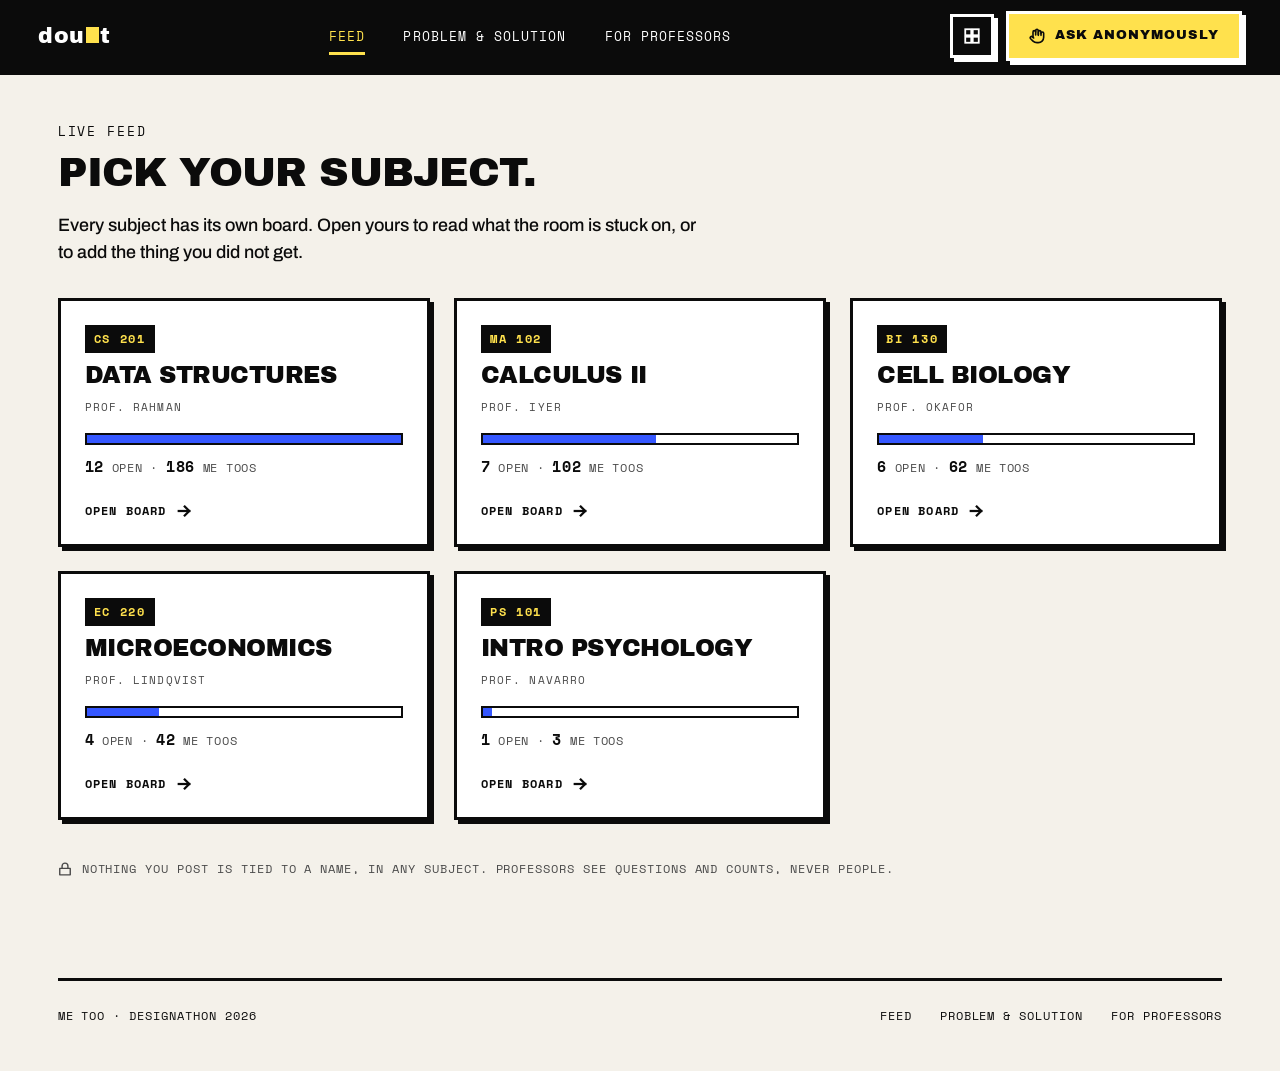
==== feed.html @ f815e0e5 "first commit" ====
<!doctype html>
<html lang="en" data-palette="blue" data-theme="light">
<head>
  <meta charset="utf-8">
  <meta name="viewport" content="width=device-width, initial-scale=1">
  <title>Me Too — Live feed</title>
  <meta name="description" content="Pick your subject and ask your professor anonymously. Tap Me too on the doubts you share. The grid shows where the subject lost people.">
  <link rel="icon" href="data:image/svg+xml,%3Csvg xmlns='http://www.w3.org/2000/svg' viewBox='0 0 32 32'%3E%3Crect width='32' height='32' fill='%230b0b0b'/%3E%3Crect x='6' y='6' width='20' height='20' fill='%23ffe14d'/%3E%3C/svg%3E">
  <link rel="preconnect" href="https://fonts.googleapis.com">
  <link rel="preconnect" href="https://fonts.gstatic.com" crossorigin>
  <link rel="stylesheet" href="https://fonts.googleapis.com/css2?family=Archivo+Black&family=Archivo:wght@400;500;600;700&family=Space+Mono:wght@400;700&display=swap">
  <link rel="stylesheet" href="css/styles.css">
  <script src="js/theme.js"></script>
</head>
<body data-page="feed">
  <header class="nav"></header>

  <main id="main" class="container" tabindex="-1">

    <!-- Subject picker: the first thing Feed shows. One card per subject, each carrying its
         own live reading, so choosing a board is also a glance at where the week is stuck. -->
    <section id="picker" hidden aria-labelledby="picker-title">
      <div class="page-head">
        <div>
          <span class="kicker">Live feed</span>
          <h1 id="picker-title" tabindex="-1">Pick your subject.</h1>
        </div>
      </div>
      <p class="picker__lede">Every subject has its own board. Open yours to read what the room is stuck on, or to add the thing you did not get.</p>
      <p class="picker__cue" id="picker-cue" hidden></p>
      <div class="subjects" id="subjects"></div>
      <p class="note-line" id="picker-note"></p>
    </section>

    <!-- One subject's board. Everything below is scoped to the subject in the URL. -->
    <section id="board" hidden>
      <div class="page-head">
        <div>
          <a class="backlink" href="feed.html"><span aria-hidden="true">←</span> All subjects</a>
          <span class="kicker" id="course"></span>
          <h1 id="subject-title" tabindex="-1"></h1>
        </div>
        <div class="filters" role="radiogroup" aria-label="Sort and filter doubts">
          <button type="button" class="filters__btn" role="radio" data-filter="top" aria-checked="true">Most me too</button>
          <button type="button" class="filters__btn" role="radio" data-filter="new" aria-checked="false" tabindex="-1">Newest</button>
          <button type="button" class="filters__btn" role="radio" data-filter="answered" aria-checked="false" tabindex="-1">Answered</button>
        </div>
      </div>

      <aside class="hint" id="hint" hidden></aside>

      <form class="composer" id="ask" autocomplete="off">
        <div class="composer__field">
          <label class="sr-only" for="doubt">Your doubt</label>
          <textarea class="composer__input" id="doubt" name="doubt" rows="2" maxlength="240" dir="auto" placeholder="Type the thing you did not get_" required aria-describedby="lock-note"></textarea>
          <div class="composer__meta">
            <span id="lock-note"></span>
            <span><span id="counter">0</span>/240</span>
          </div>
        </div>
        <button type="submit" class="btn btn--primary btn--lg" id="ask-btn">Ask</button>
      </form>

      <div class="legend" id="legend">
        <p class="legend__key">
          <span class="legend__ramp" aria-hidden="true">
            <span class="legend__step legend__step--1"></span><span class="legend__step legend__step--2"></span><span class="legend__step legend__step--3"></span><span class="legend__step legend__step--4"></span><span class="legend__step legend__step--5"></span>
          </span>
          <span>Stronger colour means more of the room is stuck on it.</span>
        </p>
        <span class="legend__count" id="legend-count" role="status"></span>
      </div>

      <section class="grid" id="grid" aria-label="Doubts in this subject"></section>

      <p class="note-line" id="note-line"></p>
      <p class="note-line note-line--warn" id="storage-note" hidden></p>
    </section>
  </main>

  <footer class="container" data-footer></footer>

  <script src="js/store.js"></script>
  <script src="js/ui.js"></script>
  <script src="js/feed.js"></script>
</body>
</html>
---- css/styles.css ----
/* Me Too — Block design system
   Ground, ink, hard borders, hard shadows, zero radius.
   Palettes provide --hue / --hue-deep; heat steps are derived. */

:root {
  --ground: #f4f1ea;
  --tile: #ffffff;
  --ink: #0b0b0b;
  --ink-soft: #4a4a4a;
  --line: #0b0b0b;
  --yellow: #ffe14d;
  --on-yellow: #0b0b0b;
  --danger: #d11a34;
  --on-danger: #ffffff;

  --hue: #3557ff;
  --hue-deep: #1f35d6;

  --heat-1: color-mix(in oklch, var(--hue) 18%, var(--tile));
  --heat-2: color-mix(in oklch, var(--hue) 40%, var(--tile));
  --heat-3: color-mix(in oklch, var(--hue) 62%, var(--tile));
  --heat-4: var(--hue);
  --heat-5: var(--hue-deep);
  --heat-1-ink: var(--ink);
  --heat-2-ink: var(--ink);
  --heat-3-ink: var(--ink);
  --heat-4-ink: #ffffff;
  --heat-5-ink: #ffffff;

  --shadow: 6px 6px 0 var(--line);
  --shadow-sm: 4px 4px 0 var(--line);
  --shadow-lg: 10px 10px 0 var(--line);
  --border: 3px solid var(--line);

  /* Fallbacks measured in-browser against the loaded webfonts (canvas advance widths over five
     representative strings from this site). Impact used to sit first here and renders
     1.34-1.55x narrower than Archivo Black, so every display heading reflowed hard the moment
     the webfont landed. Arial Black is metrically identical to it (0.9998-1.0000) and ships on
     both Windows and macOS, so it goes first and the swap costs nothing. */
  --font-display: 'Archivo Black', 'Arial Black', Impact, sans-serif;
  --font-body: 'Archivo', 'Archivo fallback', 'Helvetica Neue', Arial, sans-serif;
  --font-mono: 'Space Mono', 'Space Mono fallback', 'Courier New', monospace;

  --gutter: clamp(20px, 4.5vw, 64px);
  --ease-pop: cubic-bezier(0.16, 1, 0.3, 1);
}

:root[data-palette="crimson"] { --hue: #d11a34; --hue-deep: #8f0d24; }
:root[data-palette="forest"]  { --hue: #197a42; --hue-deep: #0d4d2a; }
:root[data-palette="violet"]  { --hue: #7a3cff; --hue-deep: #4a1cc2; }
:root[data-palette="pink"]    { --hue: #cc1a73; --hue-deep: #8a104c; }

:root[data-theme="dark"] {
  --ground: #141414;
  --tile: #1e1e1e;
  --ink: #f4f1ea;
  --ink-soft: #b8b3a8;
  --line: #f4f1ea;

  /* #d11a34 clears 5.4:1 on the light gate box but only 3.1:1 on the dark one, and the gate
     error is 12px. Lift the red for dark surfaces; the ink that sits on it flips with it, so
     the reset button stays legible on the same token. */
  --danger: #ff5c70;
  --on-danger: #0b0b0b;

  /* The ramp has to climb in the same direction the board's own legend claims: 1 to 5 reads
     faint to vivid, so the hottest doubt is the strongest colour, exactly as in light mode.

     Steps 1-3 mix the hue into the dark tile; 4 is the hue itself; 5 lifts past it toward white.
     That last step is the point. Ending the ramp at the pure hue gave dark mode a shorter range
     than light mode, which gets an extra colour from --hue-deep, and the top two steps came out
     1.28 and 1.25 apart: too close to separate at a glance. Lifting step 5 opens those to 1.41
     and 1.49 while every step below keeps white ink above 5.3:1. Redistributing the mix
     percentages alone cannot do this; the range, not the spacing, was the constraint.

     Step 5 is light enough that it takes ink rather than white. */
  --heat-1: color-mix(in oklch, var(--hue) 26%, var(--tile));
  --heat-2: color-mix(in oklch, var(--hue) 48%, var(--tile));
  --heat-3: color-mix(in oklch, var(--hue) 72%, var(--tile));
  --heat-4: var(--hue);
  --heat-5: color-mix(in oklch, var(--hue) 80%, #ffffff);
  --heat-1-ink: #ffffff;
  --heat-2-ink: #ffffff;
  --heat-3-ink: #ffffff;
  --heat-4-ink: #ffffff;
  --heat-5-ink: #0b0b0b;
}

@font-face {
  font-family: 'Archivo fallback';
  src: local('Arial');
  font-weight: 400 600;
  size-adjust: 98.9%;
}
@font-face {
  font-family: 'Archivo fallback';
  src: local('Arial');
  font-weight: 700;
  size-adjust: 100.4%;
}
@font-face {
  font-family: 'Space Mono fallback';
  src: local('Courier New');
  size-adjust: 102%;
}

/* ---------- Base ---------- */

*, *::before, *::after { box-sizing: border-box; }

html { background: var(--ground); }

body {
  margin: 0;
  font-family: var(--font-body);
  font-size: 1rem;
  line-height: 1.5;
  color: var(--ink);
  background: var(--ground);
  -webkit-font-smoothing: antialiased;
  text-wrap: pretty;
}

h1, h2, h3, h4 { margin: 0; font-family: var(--font-display); font-weight: 400; text-transform: uppercase; line-height: 1; letter-spacing: -0.02em; overflow-wrap: break-word; }
h1, h2, h3 { text-wrap: balance; }
p { margin: 0; }
a { color: inherit; }
button { font: inherit; color: inherit; cursor: pointer; }
input, textarea { font: inherit; color: inherit; }
img, svg { display: block; }

/* The ring used to be yellow on the near-white ground: about 1.1:1, which is no ring at all.
   Ink clears 3:1 against every surface this app paints except the surfaces that are themselves
   ink or saturated hue, and those take yellow instead. Between them, every focusable element
   on the site has a visible indicator in both themes. */
:focus-visible { outline: 3px solid var(--ink); outline-offset: 3px; }
.nav :focus-visible,
.composer :focus-visible,
.box--ink :focus-visible,
.tile--h4 :focus-visible,
.tile--h5 :focus-visible,
.stat--hue :focus-visible,
.box--hue :focus-visible { outline-color: var(--yellow); }
/* Dark mode's hottest tile is a lifted, light hue, so yellow would vanish on it. It takes the
   same ink its own text does, which clears 5.4:1 there. */
:root[data-theme="dark"] .tile--h5 :focus-visible { outline-color: var(--heat-5-ink); }
/* The theme popover is inside .nav but is not part of the dark chrome: it paints --tile, so
   the yellow ring above landed at 1.30:1 in light mode and the five swatches and the dark
   switch had no visible focus at all. It takes the ordinary ink ring, like every other
   light surface on the site. */
.theme__panel :focus-visible { outline-color: var(--ink); }

.skip-link {
  position: absolute; left: 12px; top: -60px; z-index: 100;
  padding: 10px 14px; background: var(--yellow); color: var(--on-yellow);
  border: var(--border); font-family: var(--font-display); text-transform: uppercase; font-size: 0.8125rem;
}
.skip-link:focus { top: 12px; }
#main:focus { outline: none; }

.sr-only { position: absolute; width: 1px; height: 1px; padding: 0; margin: -1px; overflow: hidden; clip: rect(0, 0, 0, 0); white-space: nowrap; border: 0; }

.mono { font-family: var(--font-mono); }
.kicker { font-family: var(--font-mono); font-size: 0.8125rem; letter-spacing: 0.15em; text-transform: uppercase; }
.kicker--boxed { display: inline-block; padding: 6px 10px; border: 2px solid var(--line); }
.muted { color: var(--ink-soft); }

.container { width: min(1440px, 100%); margin: 0 auto; padding-left: var(--gutter); padding-right: var(--gutter); }

/* ---------- Nav ---------- */

.nav {
  position: sticky; top: 0; z-index: 50;
  background: #0b0b0b; color: #ffffff;
  border-bottom: 3px solid var(--line);
}
.nav__inner {
  display: flex; align-items: center; justify-content: space-between; gap: 16px;
  min-height: 72px; padding: 0 clamp(16px, 3vw, 40px);
}
/* The wordmark must never wrap or be squeezed; giving the label back to the Ask button
   narrowed the row enough that flex started shrinking the brand instead. */
.nav__brand { display: flex; align-items: center; flex-shrink: 0; text-decoration: none; color: #ffffff; }
/* The mark occupies the b's slot in d-o-u-b-t: it sits on the baseline and rises to the
   ascender, the height a lowercase b would reach, so it reads as the missing letter rather
   than as a logo parked next to the name. Sized in em so it tracks the wordmark through both
   nav breakpoints instead of needing its own set of numbers at each one. */
.nav__mark { display: inline-block; width: 0.6em; height: 0.72em; margin: 0 0.04em; background: var(--yellow); vertical-align: baseline; }
.nav__word { font-family: var(--font-display); font-size: 1.375rem; letter-spacing: 0.02em; white-space: nowrap; }
.nav__nav { display: contents; }
.nav__links { display: flex; align-items: center; gap: clamp(20px, 3vw, 40px); list-style: none; margin: 0; padding: 0; }
.nav__link {
  font-family: var(--font-mono); font-size: 0.8125rem; letter-spacing: 0.08em; text-transform: uppercase;
  color: #ffffff; text-decoration: none; padding: 6px 0; border-bottom: 3px solid transparent;
}
.nav__link:hover { color: var(--yellow); }
.nav__link[aria-current="page"] { color: var(--yellow); border-bottom-color: var(--yellow); }
.nav__actions { display: flex; align-items: center; gap: 12px; }
.nav__cta-short { display: none; }
.nav .nav__menu-btn { display: none; }

.btn {
  display: inline-flex; align-items: center; justify-content: center; gap: 10px;
  min-height: 44px; padding: 12px 20px;
  background: var(--tile); color: var(--ink);
  border: var(--border); box-shadow: var(--shadow-sm);
  font-family: var(--font-display); font-size: 0.8125rem; letter-spacing: 0.08em; text-transform: uppercase;
  text-decoration: none; transition: transform 120ms ease, box-shadow 120ms ease;
}
.btn:hover { transform: translate(-2px, -2px); box-shadow: 6px 6px 0 var(--line); }
.btn:active { transform: translate(3px, 3px); box-shadow: 1px 1px 0 var(--line); }
.btn--primary { background: var(--yellow); color: var(--on-yellow); }
.btn--ink { background: #0b0b0b; color: #ffffff; border-color: #0b0b0b; }
:root[data-theme="dark"] .btn--ink { background: #f4f1ea; color: #0b0b0b; border-color: #f4f1ea; }
.btn--lg { min-height: 56px; padding: 16px 28px; font-size: 1rem; box-shadow: var(--shadow); }
.btn--lg:hover { box-shadow: 8px 8px 0 var(--line); }
.btn--sm { min-height: 44px; padding: 8px 14px; font-size: 0.75rem; }
/* The only destructive control in the product. White on this red measures 5.37:1 in both
   themes, so it can carry a label rather than relying on colour alone to read as dangerous. */
.btn--danger { background: var(--danger); color: var(--on-danger); border-color: var(--danger); }
.btn--icon { padding: 0; width: 44px; }
.btn[disabled] { opacity: 0.55; cursor: not-allowed; transform: none; box-shadow: var(--shadow-sm); }
.nav .btn { border-color: #ffffff; box-shadow: 4px 4px 0 #ffffff; }
.nav .btn:hover { box-shadow: 6px 6px 0 #ffffff; }
.nav .btn:active { box-shadow: 1px 1px 0 #ffffff; }
.nav .btn--ghost { background: #0b0b0b; color: #ffffff; }

/* Theme popover */
.theme { position: relative; }
.theme__panel {
  position: absolute; right: 0; top: calc(100% + 14px); z-index: 60;
  width: 300px; padding: 20px; background: var(--tile); color: var(--ink);
  border: var(--border); box-shadow: var(--shadow);
}
.theme__panel[hidden] { display: none; }
.theme__title { font-family: var(--font-mono); font-size: 0.75rem; letter-spacing: 0.15em; text-transform: uppercase; color: var(--ink-soft); margin-bottom: 12px; }
.swatches { display: grid; grid-template-columns: repeat(5, minmax(0, 1fr)); gap: 10px; margin: 0; padding: 0; list-style: none; }
.swatch {
  position: relative; width: 100%; aspect-ratio: 1; padding: 0;
  border: var(--border); background: linear-gradient(135deg, var(--sw-deep) 0 50%, var(--sw-mid) 50% 100%);
  box-shadow: 3px 3px 0 var(--line); transition: transform 120ms ease;
}
.swatch:hover { transform: translate(-1px, -1px); }
.swatch[aria-pressed="true"] { box-shadow: 3px 3px 0 var(--line), inset 0 0 0 3px var(--tile); }
.swatch[aria-pressed="true"]::after {
  content: ""; position: absolute; inset: 0; margin: auto; width: 12px; height: 12px; background: var(--yellow); border: 2px solid #0b0b0b;
}
.swatch-name { display: block; margin-top: 6px; font-family: var(--font-mono); font-size: 0.625rem; letter-spacing: 0.06em; text-transform: uppercase; text-align: center; color: var(--ink-soft); }
.theme__row { display: flex; align-items: center; justify-content: space-between; gap: 12px; margin-top: 18px; padding-top: 16px; border-top: 2px solid var(--line); }
.switch {
  position: relative; width: 56px; height: 30px; padding: 0; border: var(--border); background: var(--tile); flex-shrink: 0;
}
.switch::after { content: ""; position: absolute; top: 3px; left: 3px; width: 18px; height: 18px; background: var(--line); transition: transform 160ms var(--ease-pop); }
.switch[aria-checked="true"] { background: var(--yellow); }
.switch[aria-checked="true"]::after { transform: translateX(26px); background: #0b0b0b; }

/* ---------- Layout blocks ---------- */

.section { padding-top: clamp(56px, 8vw, 110px); }
.section-title { display: flex; align-items: center; gap: 20px; margin-bottom: 32px; }
.section-title h2 { font-size: clamp(1.625rem, 3vw, 2.25rem); }
.section-title::after { content: ""; flex-grow: 1; height: 3px; background: var(--line); }

.box { background: var(--tile); border: var(--border); box-shadow: var(--shadow); padding: clamp(20px, 3vw, 32px); }
.box--hue { background: var(--hue); color: #ffffff; }
.box--yellow { background: var(--yellow); color: var(--on-yellow); }
.box--ink { background: #0b0b0b; color: #ffffff; border-color: #0b0b0b; box-shadow: none; }
:root[data-theme="dark"] .box--ink { background: #1e1e1e; border-color: #f4f1ea; }

.num-badge {
  width: 48px; height: 48px; display: flex; align-items: center; justify-content: center;
  background: var(--yellow); color: var(--on-yellow); border: 3px solid #0b0b0b;
  font-family: var(--font-mono); font-size: 1.25rem; font-weight: 700;
}

.footer {
  display: flex; align-items: center; justify-content: space-between; gap: 16px; flex-wrap: wrap;
  margin-top: clamp(64px, 8vw, 100px); padding: 20px 0 40px; border-top: 3px solid var(--line);
  font-family: var(--font-mono); font-size: 0.75rem; letter-spacing: 0.08em; text-transform: uppercase;
}
.footer nav { display: contents; }
.footer ul { display: flex; gap: 28px; list-style: none; margin: 0; padding: 0; }
.footer a { display: inline-block; padding: 6px 0; text-decoration: none; }
/* --hue on the ground measures 3.42-3.48:1 in dark mode across every palette, so hovering
   made a footer link less readable than leaving it alone. --heat-5 is the one ramp step
   already engineered to read on both grounds: 5.07 dark, 7.33 light, worst case. */
.footer a:hover { color: var(--heat-5); }

/* ---------- Hero (landing) ---------- */

.hero { display: grid; grid-template-columns: minmax(0, 7fr) minmax(0, 5fr); gap: clamp(32px, 4vw, 56px); align-items: center; padding-top: clamp(40px, 6vw, 72px); }
.hero__copy { display: flex; flex-direction: column; align-items: flex-start; gap: 28px; }
.hero__title { font-size: clamp(2.75rem, 6.6vw, 6rem); line-height: 0.92; }
.hero__flag {
  display: inline-block; padding: 10px 18px; background: var(--hue); color: #ffffff;
  font-family: var(--font-display); font-size: clamp(1.625rem, 3.9vw, 3.5rem); text-transform: uppercase; line-height: 1; letter-spacing: -0.01em;
  box-shadow: 8px 8px 0 var(--line);
}
.hero__lede { font-size: clamp(1.0625rem, 1.4vw, 1.25rem); font-weight: 500; max-width: 600px; }
.hero__cta { display: flex; flex-wrap: wrap; gap: 20px; }

.preview { display: flex; flex-direction: column; gap: 14px; }
.preview__grid {
  display: grid; grid-template-columns: repeat(3, minmax(0, 1fr)); gap: 3px;
  background: var(--line); border: var(--border); box-shadow: var(--shadow-lg);
}
.preview__cell {
  aspect-ratio: 1; padding: 14px; display: flex; flex-direction: column; justify-content: space-between;
  background: var(--tile); color: var(--ink); transition: background-color 350ms ease, color 350ms ease;
}
.preview__count { font-family: var(--font-mono); font-size: clamp(1.375rem, 2.6vw, 2.125rem); font-weight: 700; line-height: 1; font-variant-numeric: tabular-nums; }
.preview__count--word { font-size: 0.8125rem; letter-spacing: 0.1em; text-transform: uppercase; }
.preview__label { font-size: 0.75rem; line-height: 1.4; font-weight: 500; overflow: hidden; overflow-wrap: anywhere; display: -webkit-box; -webkit-line-clamp: 2; -webkit-box-orient: vertical; }
.preview__cell--empty { border: 3px dashed var(--line); align-items: center; justify-content: center; text-align: center; font-family: var(--font-mono); font-size: 0.75rem; font-weight: 700; letter-spacing: 0.06em; }
.preview__caption { font-family: var(--font-mono); font-size: 0.75rem; letter-spacing: 0.08em; text-transform: uppercase; }

.steps { display: grid; grid-template-columns: repeat(3, minmax(0, 1fr)); gap: 28px; }
.step { display: flex; flex-direction: column; gap: 14px; }
.step h3 { font-size: 1.375rem; line-height: 1.1; }

.band { display: grid; grid-template-columns: 220px minmax(0, 1fr); gap: 40px; align-items: start; padding: clamp(24px, 3vw, 40px); }
.band h2 { font-size: 1.375rem; color: var(--yellow); }
.band p { font-size: 1.0625rem; max-width: 68ch; }
.cite { display: block; margin-top: 12px; font-family: var(--font-mono); font-size: 0.75rem; line-height: 1.6; color: #d9d4c8; }

/* ---------- Feed ---------- */

.page-head { display: flex; align-items: flex-end; justify-content: space-between; gap: 24px; flex-wrap: wrap; padding-top: clamp(28px, 4vw, 44px); }
.page-head h1 { font-size: clamp(1.75rem, 3.2vw, 2.75rem); margin-top: 10px; overflow-wrap: anywhere; }

.filters { display: flex; border: var(--border); box-shadow: var(--shadow-sm); background: var(--line); }
.filters__btn {
  min-height: 44px; padding: 10px 18px; background: var(--tile); color: var(--ink); border: 0;
  font-family: var(--font-mono); font-size: 0.75rem; letter-spacing: 0.08em; text-transform: uppercase;
}
.filters__btn + .filters__btn { margin-left: 3px; }
/* The group's own background is the divider ink, so an offset ring would sit ink-on-ink and
   vanish in both themes. Draw it inside the button instead, and take the colour from the
   label: the pressed button inverts, and its own text is the one colour guaranteed to read
   against whichever background it is currently wearing. */
.filters :focus-visible { outline-offset: -3px; outline-color: currentColor; }
.filters__btn[aria-checked="true"] { background: #0b0b0b; color: var(--yellow); }
:root[data-theme="dark"] .filters__btn[aria-checked="true"] { background: #f4f1ea; color: #0b0b0b; }

.composer {
  display: grid; grid-template-columns: minmax(0, 1fr) auto; gap: 20px; align-items: stretch;
  margin-top: 36px; padding: 20px; background: #0b0b0b; color: #ffffff;
}
:root[data-theme="dark"] .composer { background: #1e1e1e; border: var(--border); }
.composer__field { display: flex; flex-direction: column; background: #ffffff; color: #0b0b0b; border: 3px solid #0b0b0b; }
:root[data-theme="dark"] .composer__field { background: #f4f1ea; }
.composer__input {
  width: 100%; min-height: 64px; padding: 18px 20px; resize: vertical; border: 0; background: transparent; color: #0b0b0b;
  font-family: var(--font-mono); font-size: 1rem; letter-spacing: 0.02em;
}
.composer__input::placeholder { color: #6b6b6b; text-transform: uppercase; }
.composer__input:focus { outline: none; }
.composer__field:focus-within { outline: 3px solid var(--yellow); outline-offset: 2px; }
.composer__meta { display: flex; align-items: center; justify-content: space-between; gap: 12px; padding: 8px 14px 10px; border-top: 2px solid #0b0b0b; font-family: var(--font-mono); font-size: 0.6875rem; letter-spacing: 0.08em; text-transform: uppercase; color: #4a4a4a; }
.composer__meta span { display: inline-flex; align-items: center; gap: 8px; }
.composer .btn { align-self: stretch; }

/* The board: each doubt spans columns and rows by how much of the room it lost.
   Row unit is roughly half a column, so 1x2 is a square, 2x1 a wide strip, 2x2 a big square.

   No dense packing. Dense pulled a small tile forward whenever a wide one would not fit the
   remaining columns, so "Most me too" painted 31, 27, 14, 23 while the markup said otherwise.
   Reading order is the ranking; a gap is a cheaper price than a board that misreports rank. */
.grid {
  display: grid; grid-template-columns: repeat(4, minmax(0, 1fr));
  grid-auto-rows: minmax(190px, auto);
  gap: 24px; margin-top: 36px;
}

.tile {
  position: relative; display: flex; flex-direction: column; justify-content: space-between; gap: 14px;
  min-width: 0; padding: 22px; background: var(--tile); color: var(--ink);
  border: var(--border); box-shadow: var(--shadow);
  transition: background-color 400ms ease, color 400ms ease;
}
.tile--m { grid-row: span 2; }
.tile--w { grid-column: span 2; }
.tile--l { grid-column: span 2; grid-row: span 2; }

/* Small: one row tall, so the count shrinks and sits inline. */
.tile--s { padding: 18px; gap: 10px; }
.tile--s .tile__count strong { font-size: 2.125rem; }
.tile--s .tile__text { font-size: 0.9375rem; }
/* Padding shrinks on a small tile; the target does not. 44px is what .btn and .metoo
   promise everywhere else, and the smallest tiles are the hardest ones to hit. */
.tile--s .metoo { padding: 8px 12px; }

/* Wide: count becomes a left column, text and actions on the right. */
.tile--w { display: grid; grid-template-columns: minmax(96px, max-content) minmax(0, 1fr); grid-template-rows: minmax(0, 1fr) auto; column-gap: 24px; row-gap: 12px; align-items: start; }
.tile--w .tile__top { grid-row: 1 / 3; flex-direction: column; align-items: flex-start; gap: 12px; }
.tile--w .tile__count { flex-direction: column; align-items: flex-start; gap: 6px; }
.tile--w .tile__text { grid-column: 2; align-self: center; }
.tile--w .tile__bottom, .tile--w .reply { grid-column: 2; align-self: end; }
.tile--w.tile--answered .tile__top { flex-direction: column; }

/* Big: room for the longest doubts, so everything scales up. */
.tile--l { padding: 28px; }
.tile--l .tile__count strong { font-size: 4.75rem; }
.tile--l .tile__text { font-size: 1.375rem; line-height: 1.4; }
.tile--h1 { background: var(--heat-1); color: var(--heat-1-ink); }
.tile--h2 { background: var(--heat-2); color: var(--heat-2-ink); }
.tile--h3 { background: var(--heat-3); color: var(--heat-3-ink); }
.tile--h4 { background: var(--heat-4); color: var(--heat-4-ink); }
.tile--h5 { background: var(--heat-5); color: var(--heat-5-ink); }
.tile--answered { background: var(--yellow); color: var(--on-yellow); }
.tile__top { display: flex; align-items: baseline; justify-content: space-between; gap: 8px; }
.tile__count { display: flex; align-items: baseline; gap: 8px; font-family: var(--font-mono); }
.tile__count strong { font-size: 3.5rem; font-weight: 700; line-height: 0.9; font-variant-numeric: tabular-nums; }
.tile__count span { font-size: 0.6875rem; letter-spacing: 0.08em; text-transform: uppercase; }
.tile__text { font-size: 1.125rem; line-height: 1.45; font-weight: 500; overflow-wrap: anywhere; }
.tile__bottom { display: flex; align-items: flex-end; justify-content: space-between; gap: 10px; }
/* No opacity here. At 85% this line measured 4.16-4.37:1 on heat-4 and heat-5 across every
   palette, under the 4.5 floor, and it fails on precisely the tiles the most people are stuck
   on. 11px tracked uppercase mono is already subordinate; the transparency only cost contrast. */
.tile__meta { font-family: var(--font-mono); font-size: 0.6875rem; letter-spacing: 0.04em; text-transform: uppercase; }
/* The tag stays ink-on-yellow in both themes on purpose: it is self-contained, it rides on
   tiles of every heat step including the yellow answered tile, and a black chip is at home on
   a dark board. The reply card and the Me too button were the actual white islands. */
.tag { display: inline-block; padding: 4px 8px; font-family: var(--font-mono); font-size: 0.6875rem; letter-spacing: 0.08em; text-transform: uppercase; background: #0b0b0b; color: var(--yellow); }
.tag--outline { background: transparent; color: inherit; border: 2px solid currentColor; }
/* A white card on a dark board read as a lit window. Takes the theme's own surfaces now,
   the way .field input and .composer__field already did. */
.reply { padding: 12px; background: var(--tile); color: var(--ink); border: 3px solid var(--line); font-size: 0.8125rem; line-height: 1.4; overflow-wrap: anywhere; }
.reply strong { font-weight: 700; }
/* Answered, but the professor wrote nothing. A quiet line, not an empty card pretending to
   hold words. Colour comes from the tile it sits on, so it works on yellow and on any heat step. */
.answered-note {
  display: flex; align-items: center; gap: 8px;
  font-family: var(--font-mono); font-size: 0.75rem; letter-spacing: 0.04em; line-height: 1.4;
}
.answered-note svg { flex-shrink: 0; }

.metoo {
  display: inline-flex; align-items: center; gap: 8px; min-height: 44px; padding: 10px 14px;
  background: var(--tile); color: var(--ink); border: 3px solid var(--line); box-shadow: none;
  font-family: var(--font-display); font-size: 0.75rem; letter-spacing: 0.08em; text-transform: uppercase;
  transition: transform 120ms ease, background-color 160ms ease;
}
.metoo:hover { transform: translate(-1px, -1px); box-shadow: 3px 3px 0 var(--line); }
.metoo:active { transform: translate(1px, 1px); box-shadow: none; }
/* Pressed stays yellow in both themes: it is the one state that has to read as "counted"
   at a glance across a board of thirteen, and yellow is that signal everywhere else too. */
.metoo[aria-pressed="true"] { background: var(--yellow); color: var(--on-yellow); }
.metoo[disabled] { opacity: 0.6; cursor: not-allowed; transform: none; box-shadow: none; }

.tile.is-pumping { animation: pump 420ms var(--ease-pop); }
@keyframes pump { 0% { transform: scale(1); } 40% { transform: scale(1.035); } 100% { transform: scale(1); } }

.tile.is-new { animation: rise 500ms var(--ease-pop) both; }
@keyframes rise { from { opacity: 0; transform: translateY(18px); } to { opacity: 1; transform: translateY(0); } }

/* Capped, because --i is the raw index and PAGE is 120: uncapped, the last tile of a busy
   lecture waited 5.36s to appear. The stagger reads as a wave in the first dozen tiles; past
   that it is just latency. */
.grid:not(.is-settled) > .tile { animation: rise 500ms var(--ease-pop) both; animation-delay: calc(min(var(--i, 0), 12) * 45ms); }

/* ---------- First run: hint, legend, empty states ---------- */

/* One-time orientation for someone who has never asked or tapped. Retires itself the moment
   they do either, so it is never the thing standing between them and the board. */
.hint {
  display: flex; align-items: flex-start; gap: 16px;
  margin-top: 24px; padding: 14px 14px 14px 18px;
  background: var(--yellow); color: var(--on-yellow);
  border: var(--border); box-shadow: var(--shadow-sm);
}
/* An author display rule outranks the hidden attribute, so say it explicitly. */
.hint[hidden] { display: none; }
.hint__text { font-size: 0.9375rem; font-weight: 500; line-height: 1.5; max-width: 68ch; }
.hint__close {
  flex-shrink: 0; display: inline-flex; align-items: center; justify-content: center;
  width: 44px; height: 44px; margin-left: auto; padding: 0;
  background: transparent; color: inherit; border: 2px solid currentColor; cursor: pointer;
  transition: background-color 160ms ease, color 160ms ease;
}
.hint__close:hover { background: #0b0b0b; color: var(--yellow); border-color: #0b0b0b; }

/* The board's encoding, stated on the board. Doubles as the room's live reading. */
.legend {
  display: flex; align-items: center; justify-content: space-between; gap: 16px 24px; flex-wrap: wrap;
  margin-top: 32px; padding: 10px 16px;
  background: var(--tile); border: var(--border); box-shadow: var(--shadow-sm);
}
.legend[hidden] { display: none; }
.legend + .grid { margin-top: 18px; }
.legend__key { display: flex; align-items: center; gap: 14px; font-size: 0.875rem; font-weight: 500; }
.legend__ramp { display: inline-flex; flex-shrink: 0; }
.legend__step { width: 26px; height: 20px; border: 2px solid var(--line); }
.legend__step + .legend__step { margin-left: -2px; }
.legend__step--1 { background: var(--heat-1); }
.legend__step--2 { background: var(--heat-2); }
.legend__step--3 { background: var(--heat-3); }
.legend__step--4 { background: var(--heat-4); }
.legend__step--5 { background: var(--heat-5); }
.legend__count { font-family: var(--font-mono); font-size: 0.75rem; letter-spacing: 0.04em; color: var(--ink-soft); }

.grid__more {
  grid-column: 1 / -1; display: flex; align-items: center; gap: 18px; flex-wrap: wrap;
  padding: 18px; border: 3px dashed var(--line);
}
.grid__more-meta { font-family: var(--font-mono); font-size: 0.75rem; letter-spacing: 0.06em; text-transform: uppercase; color: var(--ink-soft); }

.empty {
  grid-column: 1 / -1; display: grid; gap: clamp(20px, 3vw, 36px);
  padding: clamp(24px, 4vw, 44px); background: var(--tile); border: 3px dashed var(--line);
}
.empty--first { grid-template-columns: minmax(0, 220px) minmax(0, 1fr); align-items: center; }
/* Two filled tiles and two open slots: the board, shown rather than described. */
.empty__ghost { display: grid; grid-template-columns: repeat(2, minmax(0, 1fr)); grid-auto-rows: 76px; gap: 10px; max-width: 212px; }
.empty__ghost span { border: 3px dashed var(--line); }
.empty__ghost span:nth-child(1) { background: var(--heat-4); border-style: solid; }
.empty__ghost span:nth-child(2) { background: var(--heat-2); border-style: solid; }
.empty__copy { display: flex; flex-direction: column; align-items: flex-start; gap: 14px; }
.empty__title { font-size: clamp(1.25rem, 2.4vw, 1.625rem); }
.empty__body { font-size: 1rem; line-height: 1.5; max-width: 62ch; }

/* Your own doubt before anyone has answered it. A big zero and a dead button were the wrong
   reward for the one genuinely brave action on the page. Dashed carries the same meaning it
   does on the empty board: a slot the room has not filled in yet. */
.tile--waiting {
  justify-content: flex-start; gap: 16px;
  border-style: dashed; box-shadow: none;
}
.tile--waiting .tile__bottom { margin-top: auto; }
/* No count to fill it yet, so it does not claim the extra row. It earns the height when the room answers. */
.tile.tile--waiting.tile--m, .tile.tile--waiting.tile--l { grid-row: auto; }
.waiting {
  display: flex; align-items: center; gap: 10px;
  font-family: var(--font-mono); font-size: 0.75rem; letter-spacing: 0.04em; color: var(--ink-soft);
}
.waiting__dot { flex-shrink: 0; width: 10px; height: 10px; background: var(--hue); animation: blip 1.8s ease-in-out infinite; }
@keyframes blip { 0%, 100% { opacity: 1; } 50% { opacity: 0.3; } }

.note-line[hidden] { display: none; }
.note-line { display: flex; align-items: center; gap: 10px; margin-top: 40px; font-family: var(--font-mono); font-size: 0.75rem; letter-spacing: 0.08em; text-transform: uppercase; color: var(--ink-soft); }
.note-line--warn {
  margin-top: 20px; padding: 12px 16px; align-items: flex-start;
  background: var(--yellow); color: var(--on-yellow); border: 3px solid var(--line);
  font-size: 0.8125rem; line-height: 1.5; letter-spacing: 0.01em; text-transform: none;
}
.note-line--warn svg { flex-shrink: 0; margin-top: 3px; }

.toast {
  position: fixed; left: 50%; bottom: 24px; z-index: 80; transform: translate(-50%, 20px);
  padding: 12px 18px; background: #0b0b0b; color: var(--yellow); border: 3px solid var(--yellow);
  font-family: var(--font-mono); font-size: 0.75rem; letter-spacing: 0.08em; text-transform: uppercase;
  opacity: 0; pointer-events: none; transition: opacity 200ms ease, transform 200ms var(--ease-pop);
}
.toast.is-visible { opacity: 1; transform: translate(-50%, 0); }
/* Only a toast carrying an action takes pointer events; the plain notice stays inert so it
   never swallows a click aimed at the board underneath it. */
.toast.has-action { pointer-events: auto; display: flex; align-items: center; gap: 16px; }
.toast__action {
  min-height: 36px; padding: 6px 12px; background: var(--yellow); color: var(--on-yellow);
  border: 2px solid var(--yellow); font: inherit; text-transform: uppercase; cursor: pointer;
}
.toast__action:hover { background: #0b0b0b; color: var(--yellow); }
.toast__action:focus-visible { outline: 3px solid #ffffff; outline-offset: 2px; }

/* ---------- Problem & Solution ---------- */

/* 760px of Archivo at 17px runs 87-90 characters; the ceiling for comfortable reading is 75.
   This is the one page on the site that is pure reading, so it gets a real measure. */
.ps-stack { margin-top: 40px; }
.ps-cta { display: flex; gap: 20px; flex-wrap: wrap; margin-top: 40px; }
.prose { max-width: 62ch; font-size: 1.0625rem; }
.prose p + p { margin-top: 14px; }
.prose strong { font-weight: 700; }
.ps-section { padding: clamp(28px, 4vw, 44px) 0; border-top: 3px solid var(--line); }
.ps-section:last-of-type { border-bottom: 3px solid var(--line); }
.ps-section h2 { font-size: clamp(1.5rem, 2.6vw, 2.125rem); margin-bottom: 18px; }
.ps-section ul { margin: 14px 0 0; padding-left: 20px; }
.ps-section li + li { margin-top: 8px; }
.survey { margin-top: 24px; padding: 24px; background: var(--tile); border: var(--border); box-shadow: var(--shadow); }
.survey__title { display: flex; align-items: center; justify-content: space-between; gap: 12px; flex-wrap: wrap; margin-bottom: 16px; }
.survey__h { font-size: 1rem; }
.survey__questions { margin: 0; padding-left: 22px; display: flex; flex-direction: column; gap: 8px; font-size: 0.9375rem; font-weight: 500; line-height: 1.45; }
/* Markers carry the numbering, so they are text: they inherit ink rather than taking the hue,
   which only cleared 3.1:1 on the dark panel. Matches .agenda li::marker. */
.survey__questions li::marker { font-family: var(--font-mono); font-weight: 700; }
.survey__status { margin-top: 16px; padding-top: 14px; border-top: 2px solid var(--line); font-size: 0.875rem; line-height: 1.5; color: var(--ink-soft); }

.bar { display: grid; grid-template-columns: minmax(0, 1fr) 64px; align-items: center; gap: 12px; margin-top: 14px; }
.bar__label { font-size: 0.875rem; font-weight: 500; margin-bottom: 6px; }
.bar__track { height: 22px; background: var(--heat-1); border: 2px solid var(--line); }
/* The fill takes the ramp's top step, not the raw hue. In dark mode the raw hue is itself dark,
   so fill against track measured 2.44:1 and the proportion — the only thing this graphic says —
   stopped being readable. heat-5 is the deep end in light and the lifted end in dark, so the
   bar reads in both. */
.bar__fill { height: 100%; background: var(--heat-5); }
.bar__value { font-family: var(--font-mono); font-size: 0.9375rem; font-weight: 700; text-align: right; font-variant-numeric: tabular-nums; }

.ps-lede { margin-top: 18px; }
.capabilities { margin: 24px 0 0; border-top: 2px solid var(--line); }
.capabilities > div { display: grid; grid-template-columns: minmax(0, 13rem) minmax(0, 1fr); gap: 8px 24px; padding: 16px 0; border-bottom: 2px solid var(--line); }
.capabilities dt { font-family: var(--font-display); font-size: 0.9375rem; text-transform: uppercase; letter-spacing: -0.01em; line-height: 1.2; }
.capabilities dd { margin: 0; font-size: 0.9375rem; line-height: 1.5; }

/* ---------- Professor ---------- */

.gate { max-width: 520px; margin: clamp(40px, 8vw, 96px) auto 0; }
.gate .box { display: flex; flex-direction: column; gap: 18px; }
.gate h1 { font-size: clamp(1.625rem, 3vw, 2.125rem); }
.field { display: flex; flex-direction: column; gap: 8px; }
.field label { font-family: var(--font-mono); font-size: 0.75rem; letter-spacing: 0.1em; text-transform: uppercase; }
.field input {
  min-height: 52px; padding: 12px 16px; background: #ffffff; color: #0b0b0b; border: var(--border);
  font-family: var(--font-mono); font-size: 1rem; letter-spacing: 0.06em;
}
/* The native select arrow is the one control in this page that would arrive with a system
   look: rounded, soft, borrowed from the OS. Replace it with the same hard chevron the rest
   of the site draws. */
.field select {
  min-height: 52px; padding: 12px 44px 12px 16px; background-color: #ffffff; color: #0b0b0b; border: var(--border);
  font-family: var(--font-mono); font-size: 0.9375rem; letter-spacing: 0.04em; cursor: pointer;
  appearance: none; -webkit-appearance: none;
  background-image: url("data:image/svg+xml,%3Csvg xmlns='http://www.w3.org/2000/svg' width='16' height='16' viewBox='0 0 24 24' fill='none' stroke='%230b0b0b' stroke-width='3' stroke-linecap='square'%3E%3Cpath d='M5 8l7 7 7-7'/%3E%3C/svg%3E");
  background-repeat: no-repeat; background-position: right 14px center;
}
:root[data-theme="dark"] .field input { background: #f4f1ea; }
:root[data-theme="dark"] .field select { background-color: #f4f1ea; }
.field__hint { display: flex; align-items: center; gap: 8px; font-family: var(--font-mono); font-size: 0.75rem; letter-spacing: 0.04em; color: var(--ink-soft); }
.field__hint code { padding: 2px 6px; background: var(--yellow); color: #0b0b0b; border: 2px solid #0b0b0b; font-weight: 700; }
.gate__error { color: var(--danger); font-family: var(--font-mono); font-size: 0.75rem; letter-spacing: 0.06em; text-transform: uppercase; min-height: 1.4em; }
.is-shaking { animation: shake 360ms ease; }
@keyframes shake { 0%, 100% { transform: translateX(0); } 20%, 60% { transform: translateX(-8px); } 40%, 80% { transform: translateX(8px); } }

.dash { display: grid; grid-template-columns: minmax(0, 1fr) 340px; gap: 32px; align-items: start; margin-top: 36px; }
.stats { display: grid; grid-template-columns: repeat(3, minmax(0, 1fr)); gap: 20px; }
.stat { padding: 18px 20px; border: var(--border); background: var(--tile); box-shadow: var(--shadow-sm); }
.stat strong { display: block; font-family: var(--font-mono); font-size: 2.5rem; font-weight: 700; line-height: 1; font-variant-numeric: tabular-nums; }
.stat span { display: block; margin-top: 8px; font-family: var(--font-mono); font-size: 0.6875rem; letter-spacing: 0.1em; text-transform: uppercase; color: var(--ink-soft); }
.stat--hue { background: var(--hue); color: #ffffff; }
.stat--hue span { color: #ffffff; }

.ranked { display: flex; flex-direction: column; gap: 16px; margin-top: 28px; }
.row { display: grid; grid-template-columns: minmax(96px, max-content) minmax(0, 1fr); gap: 20px; padding: 20px; background: var(--tile); border: var(--border); box-shadow: var(--shadow-sm); }
.row--answered { background: var(--yellow); color: var(--on-yellow); }
.row__count { font-family: var(--font-mono); font-size: 2.75rem; font-weight: 700; line-height: 0.9; font-variant-numeric: tabular-nums; }
.row__count small { display: block; margin-top: 8px; font-size: 0.625rem; letter-spacing: 0.1em; text-transform: uppercase; font-weight: 400; }
.row__body { display: flex; flex-direction: column; gap: 12px; min-width: 0; }
.row__text { font-size: 1.125rem; font-weight: 500; line-height: 1.45; max-width: 58ch; overflow-wrap: anywhere; }
.row__heat { height: 12px; border: 2px solid var(--line); background: var(--tile); }
.row__heat i { display: block; height: 100%; background: var(--hue); }
/* The answered row is yellow in both themes and takes ink text, so its bar has to be a fixed
   light context too. Inheriting --tile gave dark mode a #1e1e1e track under a #0b0b0b fill:
   1.18:1, a proportion graphic that showed nothing. White track, ink fill, ink border. */
.row--answered .row__heat { background: #ffffff; border-color: #0b0b0b; }
.row--answered .row__heat i { background: #0b0b0b; }
.row__actions { display: flex; flex-wrap: wrap; align-items: center; gap: 12px; }
.check { display: inline-flex; align-items: center; gap: 10px; min-height: 44px; padding: 0 6px; font-family: var(--font-mono); font-size: 0.75rem; letter-spacing: 0.08em; text-transform: uppercase; cursor: pointer; }
.check input { width: 22px; height: 22px; margin: 0; accent-color: var(--hue); cursor: pointer; }
.row__reply { display: flex; flex-direction: column; gap: 10px; }
.row__reply textarea { min-height: 72px; padding: 12px 14px; border: var(--border); background: #ffffff; color: #0b0b0b; font-size: 0.9375rem; resize: vertical; }
:root[data-theme="dark"] .row__reply textarea { background: #f4f1ea; }
.row__reply-actions { display: flex; gap: 10px; flex-wrap: wrap; }

.ranked-empty { padding: clamp(24px, 4vw, 40px); background: var(--tile); border: 3px dashed var(--line); }
.ranked-empty h3 { font-size: 1.25rem; }
.ranked-empty p { margin-top: 12px; font-size: 0.9375rem; line-height: 1.5; max-width: 60ch; }

.page-head__actions { display: flex; gap: 12px; flex-wrap: wrap; }

/* Reset lives at the foot of the dashboard, past everything a professor came here to do,
   rather than first in the header next to Lock where a mis-click cost the whole lecture. */
.dash-foot {
  display: flex; align-items: center; justify-content: space-between; gap: 16px 24px; flex-wrap: wrap;
  margin-top: clamp(40px, 5vw, 64px); padding-top: 20px; border-top: 3px solid var(--line);
}
.dash-foot__note { font-size: 0.875rem; line-height: 1.5; max-width: 60ch; color: var(--ink-soft); }
.dash-foot__actions { display: flex; align-items: center; gap: 12px; flex-wrap: wrap; }
.dash-foot__actions [hidden] { display: none; }
.confirm { display: flex; align-items: center; gap: 12px; flex-wrap: wrap; }
.confirm__q { font-family: var(--font-mono); font-size: 0.75rem; letter-spacing: 0.06em; text-transform: uppercase; }
.section-title--sub { margin-top: 36px; }
.section-title--sub h2 { font-size: 1.5rem; }
.agenda__intro { margin-top: 8px; line-height: 1.5; }

.agenda { position: sticky; top: 96px; }
.agenda h2 { font-size: 1.25rem; }
.agenda ol { margin: 16px 0 0; padding-left: 22px; display: flex; flex-direction: column; gap: 10px; font-size: 0.9375rem; font-weight: 600; overflow-wrap: anywhere; }
.agenda li::marker { font-family: var(--font-mono); font-weight: 700; }
.agenda__meta { font-family: var(--font-mono); font-size: 0.6875rem; letter-spacing: 0.06em; text-transform: uppercase; color: var(--ink-soft); }
.agenda__empty { margin-top: 16px; padding: 16px; border: 3px dashed var(--line); font-family: var(--font-mono); font-size: 0.75rem; letter-spacing: 0.06em; text-transform: uppercase; color: var(--ink-soft); }
.agenda__actions { display: flex; gap: 10px; flex-wrap: wrap; margin-top: 20px; }

/* ---------- Responsive ---------- */

/* ---------- subject picker ---------- */

.picker__lede { margin-top: 18px; font-size: clamp(1rem, 1.4vw, 1.125rem); font-weight: 500; line-height: 1.5; max-width: 64ch; }
.picker__cue {
  display: inline-block; margin-top: 18px; padding: 10px 14px;
  background: var(--yellow); color: var(--on-yellow); border: 2px solid #0b0b0b;
  font-family: var(--font-mono); font-size: 0.75rem; font-weight: 700; letter-spacing: 0.06em; text-transform: uppercase;
}
.picker__cue[hidden] { display: none; }

.subjects { display: grid; grid-template-columns: repeat(auto-fill, minmax(280px, 1fr)); gap: 24px; margin-top: 32px; }
.subject {
  display: flex; flex-direction: column; align-items: flex-start; gap: 10px;
  padding: 24px; background: var(--tile); color: inherit; text-decoration: none;
  border: var(--border); box-shadow: var(--shadow-sm);
  transition: transform 140ms var(--ease-pop), box-shadow 140ms var(--ease-pop);
}
.subject:hover { transform: translate(-3px, -3px); box-shadow: var(--shadow); }
.subject:active { transform: translate(2px, 2px); box-shadow: 1px 1px 0 var(--line); }
.subject__code { padding: 5px 9px; background: #0b0b0b; color: var(--yellow); font-family: var(--font-mono); font-size: 0.75rem; font-weight: 700; letter-spacing: 0.14em; text-transform: uppercase; }
/* Sized so the longest name on the timetable ("Microeconomics") clears a card at the narrowest
   column the grid will build. A display face this wide breaks mid-word rather than overflowing,
   and "MICROECONOMI / CS" is not a subject anybody recognises. */
.subject__name { font-size: clamp(1.25rem, 2vw, 1.5rem); line-height: 1.08; overflow-wrap: break-word; }
.subject__prof { font-family: var(--font-mono); font-size: 0.6875rem; letter-spacing: 0.1em; text-transform: uppercase; color: var(--ink-soft); }
/* The same question the tiles answer one level down, at subject scale: how much of the week
   is stuck here, relative to the busiest board. */
.subject__bar { display: block; width: 100%; height: 12px; margin-top: 8px; border: 2px solid var(--line); background: var(--tile); }
.subject__bar i { display: block; height: 100%; background: var(--hue); }
.subject__stats { font-family: var(--font-mono); font-size: 0.75rem; letter-spacing: 0.06em; text-transform: uppercase; color: var(--ink-soft); }
.subject__stats strong { color: var(--ink); font-size: 0.9375rem; font-variant-numeric: tabular-nums; }
/* Pinned to the bottom edge so the row of cards ends on one line however long the names run. */
.subject__go { display: inline-flex; align-items: center; gap: 8px; margin-top: auto; padding-top: 14px; font-family: var(--font-mono); font-size: 0.75rem; font-weight: 700; letter-spacing: 0.1em; text-transform: uppercase; }
.subject__go svg { transition: transform 140ms var(--ease-pop); }
.subject:hover .subject__go svg { transform: translateX(4px); }
/* A board with nothing on it is drawn as an outline, the same way the empty grid is. */
.subject--quiet { border-style: dashed; box-shadow: none; }
.subject--quiet .subject__bar { display: none; }

.backlink {
  display: flex; width: max-content; align-items: center; gap: 8px; margin-bottom: 12px;
  font-family: var(--font-mono); font-size: 0.75rem; font-weight: 700; letter-spacing: 0.1em;
  text-transform: uppercase; text-decoration: none; color: var(--ink-soft);
}
.backlink:hover { color: var(--ink); }

@media (max-width: 1100px) {
  .hero { grid-template-columns: 1fr; }
  .preview { max-width: 520px; }
  .grid { grid-template-columns: repeat(2, minmax(0, 1fr)); grid-auto-rows: minmax(170px, auto); }
  .steps { grid-template-columns: 1fr; }
  .band { grid-template-columns: 1fr; gap: 16px; }
  .dash { grid-template-columns: 1fr; }
  .agenda { position: static; }
}

@media (max-width: 760px) {
  .nav__links {
    display: none; position: absolute; left: 0; right: 0; top: 100%;
    flex-direction: column; align-items: stretch; gap: 0;
    background: #0b0b0b; border-bottom: 3px solid var(--line);
  }
  .nav__links.is-open { display: flex; }
  .nav__links li { border-top: 2px solid #333; }
  .nav__link { display: block; padding: 16px clamp(16px, 3vw, 40px); border-bottom: 0; }
  .nav__link[aria-current="page"] { background: #1a1a1a; }
  .nav .nav__menu-btn { display: inline-flex; }
  /* "Ask anonymously" used to collapse to a bare hand icon, leaving three same-sized
     unlabelled squares in a row: palette, ask, menu. The product's whole purpose became
     unidentifiable on the device it is actually used on. Shorten the label, never drop it. */
  .nav__cta-text { display: none; }
  .nav__cta-short { display: inline; }
  /* The icon was only ever standing in for the missing label. Now that the label is back,
     the icon is the part that does not fit: a filled yellow "ASK" is unmistakable without it,
     and dropping it keeps the whole row inside a 360px phone. */
  .nav__actions .btn--primary svg { display: none; }
  .nav__actions .btn--primary { padding: 12px 14px; }
  .nav__inner { gap: 10px; padding: 0 14px; }
  .nav__actions { gap: 8px; }
  .nav__word { font-size: 1.1875rem; }
  .theme { position: static; }
  .theme__panel { position: fixed; left: 12px; right: 12px; top: 84px; width: auto; }
}

/* Small phones down to 320. The nav row was already 15px too wide here before the Ask label
   went back in; this makes the whole row fit rather than only recovering what the label cost. */
@media (max-width: 400px) {
  .nav__inner { gap: 8px; padding: 0 10px; }
  .nav__actions { gap: 6px; }
  .nav__word { font-size: 1.0625rem; }
  .btn--icon { width: 40px; }
  .nav__actions .btn { min-height: 40px; }
  .nav__actions .btn--primary { padding: 10px 12px; font-size: 0.75rem; }
}

@media (max-width: 640px) {
  .subjects { grid-template-columns: 1fr; gap: 18px; }
  .grid { grid-template-columns: 1fr; grid-auto-rows: auto; }
  .empty--first { grid-template-columns: 1fr; }
  .empty__ghost { max-width: 220px; grid-auto-rows: 48px; }
  .empty__copy .btn { width: 100%; }
  .legend { align-items: flex-start; flex-direction: column; gap: 12px; }
  .legend__key { align-items: flex-start; flex-direction: column; gap: 10px; }
  .tile, .tile--m, .tile--w, .tile--l { grid-column: auto; grid-row: auto; }
  .tile--w { display: flex; }
  .tile--w .tile__top { flex-direction: row; align-items: baseline; }
  .tile--l { padding: 22px; }
  .tile--l .tile__count strong { font-size: 3.5rem; }
  .tile--l .tile__text { font-size: 1.125rem; }
  .composer { grid-template-columns: 1fr; }
  .filters { width: 100%; }
  .filters__btn { flex: 1; padding: 10px 8px; }
  .stats { grid-template-columns: 1fr; }
  .dash-foot__actions, .confirm { width: 100%; }
  .confirm__q { flex-basis: 100%; }
  .dash-foot__actions .btn { flex: 1; }
  .row { grid-template-columns: 1fr; gap: 12px; }
  .row__count { font-size: 2.125rem; }
  .capabilities > div { grid-template-columns: 1fr; gap: 4px; }
  .bar { grid-template-columns: minmax(0, 1fr) 52px; }
  .hero__cta .btn { width: 100%; }
}

@media (forced-colors: active) {
  .tile--h1, .tile--h2, .tile--h3, .tile--h4, .tile--h5, .tile--answered,
  .legend__step, .preview__cell, .row__heat i, .stat--hue, .bar__fill,
  .num-badge, .waiting__dot, .swatch { forced-color-adjust: none; }
  .btn, .tile, .box, .row, .stat, .filters, .composer__field, .legend, .metoo { border-color: CanvasText; }
  :focus-visible { outline-color: Highlight; }
}

@media (prefers-reduced-motion: reduce) {
  *, *::before, *::after { animation: none !important; transition: none !important; }
}
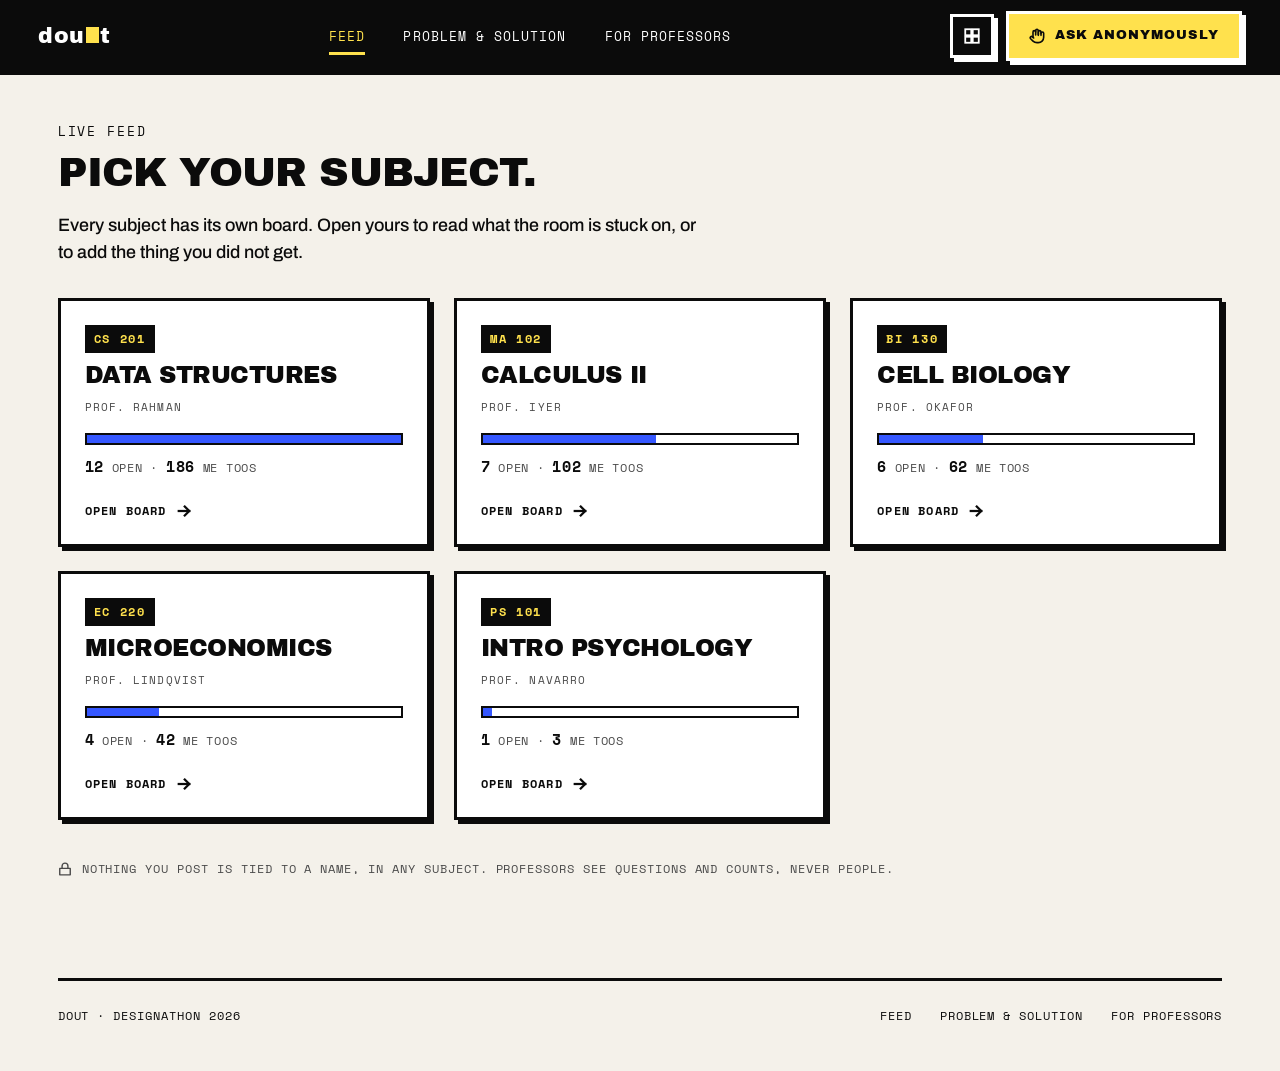
==== commit 269ec797: "changed branding" ====
--- a/feed.html
+++ b/feed.html
@@ -3,7 +3,7 @@
 <head>
   <meta charset="utf-8">
   <meta name="viewport" content="width=device-width, initial-scale=1">
-  <title>Me Too — Live feed</title>
+  <title>dout — Live feed</title>
   <meta name="description" content="Pick your subject and ask your professor anonymously. Tap Me too on the doubts you share. The grid shows where the subject lost people.">
   <link rel="icon" href="data:image/svg+xml,%3Csvg xmlns='http://www.w3.org/2000/svg' viewBox='0 0 32 32'%3E%3Crect width='32' height='32' fill='%230b0b0b'/%3E%3Crect x='6' y='6' width='20' height='20' fill='%23ffe14d'/%3E%3C/svg%3E">
   <link rel="preconnect" href="https://fonts.googleapis.com">
--- a/css/styles.css
+++ b/css/styles.css
@@ -1,4 +1,4 @@
-/* Me Too — Block design system
+/* dout — Block design system
    Ground, ink, hard borders, hard shadows, zero radius.
    Palettes provide --hue / --hue-deep; heat steps are derived. */
 
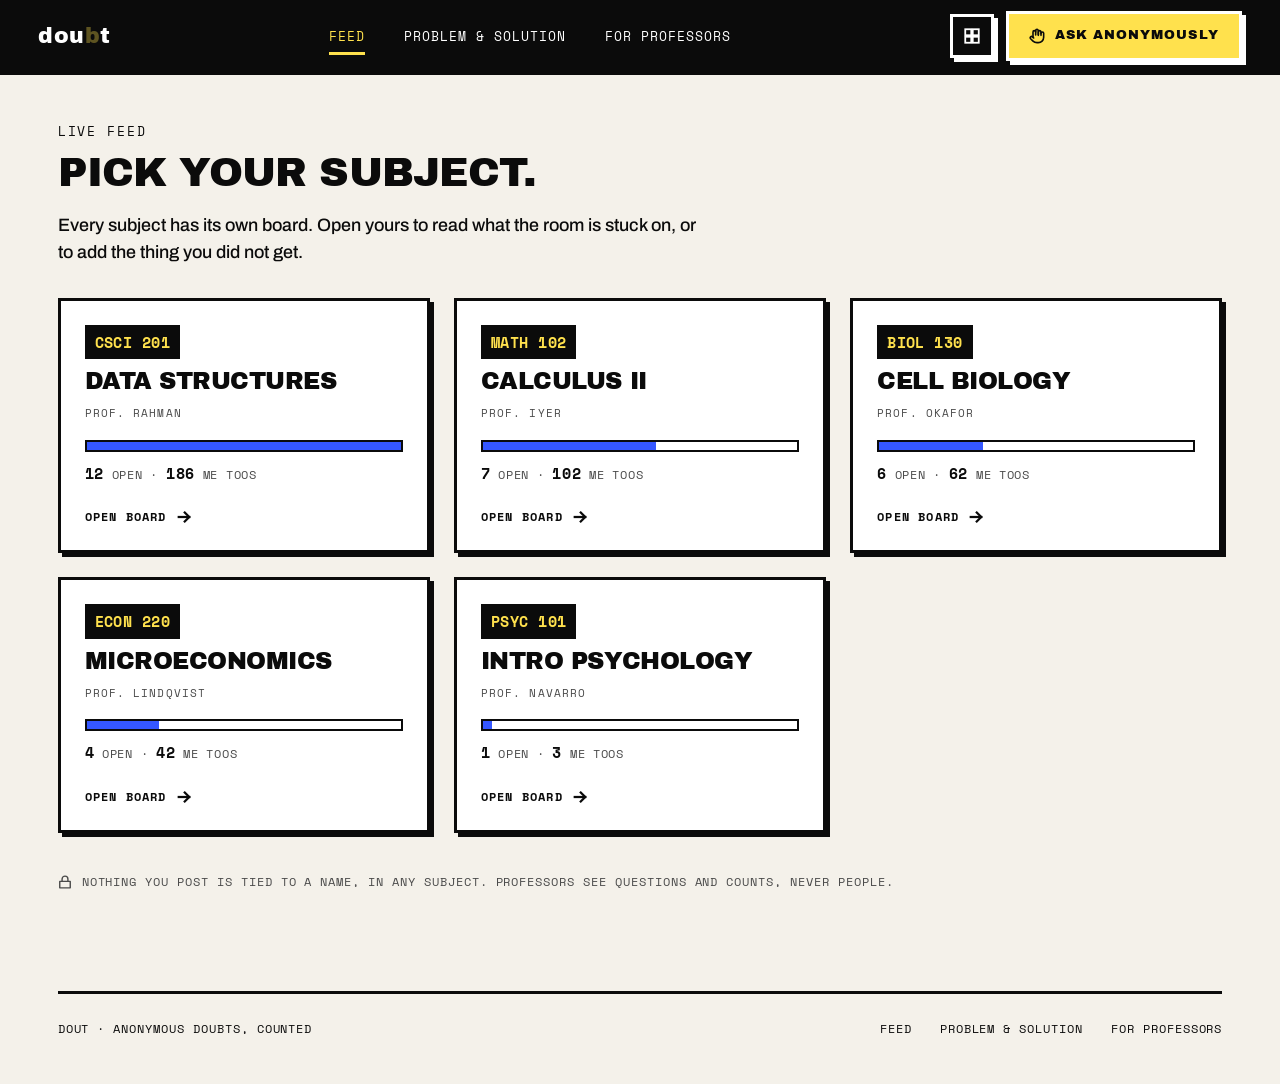
==== commit 8811b41d: "minor tweaks 8" ====
--- a/feed.html
+++ b/feed.html
@@ -3,7 +3,7 @@
 <head>
   <meta charset="utf-8">
   <meta name="viewport" content="width=device-width, initial-scale=1">
-  <title>dout — Live feed</title>
+  <title>dout · Live feed</title>
   <meta name="description" content="Pick your subject and ask your professor anonymously. Tap Me too on the doubts you share. The grid shows where the subject lost people.">
   <link rel="icon" href="data:image/svg+xml,%3Csvg xmlns='http://www.w3.org/2000/svg' viewBox='0 0 32 32'%3E%3Crect width='32' height='32' fill='%230b0b0b'/%3E%3Crect x='6' y='6' width='20' height='20' fill='%23ffe14d'/%3E%3C/svg%3E">
   <link rel="preconnect" href="https://fonts.googleapis.com">
--- a/css/styles.css
+++ b/css/styles.css
@@ -163,6 +163,8 @@
 .mono { font-family: var(--font-mono); }
 .kicker { font-family: var(--font-mono); font-size: 0.8125rem; letter-spacing: 0.15em; text-transform: uppercase; }
 .kicker--boxed { display: inline-block; padding: 6px 10px; border: 2px solid var(--line); }
+/* Same reason as .subject__code: the course code above a board title is data, not a label. */
+#course { font-size: 0.9375rem; letter-spacing: 0.04em; }
 .muted { color: var(--ink-soft); }
 
 .container { width: min(1440px, 100%); margin: 0 auto; padding-left: var(--gutter); padding-right: var(--gutter); }
@@ -181,11 +183,13 @@
 /* The wordmark must never wrap or be squeezed; giving the label back to the Ask button
    narrowed the row enough that flex started shrinking the brand instead. */
 .nav__brand { display: flex; align-items: center; flex-shrink: 0; text-decoration: none; color: #ffffff; }
-/* The mark occupies the b's slot in d-o-u-b-t: it sits on the baseline and rises to the
-   ascender, the height a lowercase b would reach, so it reads as the missing letter rather
-   than as a logo parked next to the name. Sized in em so it tracks the wordmark through both
-   nav breakpoints instead of needing its own set of numbers at each one. */
-.nav__mark { display: inline-block; width: 0.6em; height: 0.72em; margin: 0 0.04em; background: var(--yellow); vertical-align: baseline; }
+/* The b is the letter the brand dropped, so it is drawn but not spoken: yellow at a third
+   strength, which disappears into the bar at a glance and resolves into "doubt" up close.
+   Hover and keyboard focus bring it fully up, which is the whole joke landing. The global
+   reduced-motion rule takes the transition out; the colour change stays either way. */
+.nav__mark { color: rgba(255, 225, 77, 0.34); transition: color 160ms ease; }
+.nav__brand:hover .nav__mark,
+.nav__brand:focus-visible .nav__mark { color: var(--yellow); }
 .nav__word { font-family: var(--font-display); font-size: 1.375rem; letter-spacing: 0.02em; white-space: nowrap; }
 .nav__nav { display: contents; }
 .nav__links { display: flex; align-items: center; gap: clamp(20px, 3vw, 40px); list-style: none; margin: 0; padding: 0; }
@@ -314,6 +318,39 @@
 .preview__cell--empty { border: 3px dashed var(--line); align-items: center; justify-content: center; text-align: center; font-family: var(--font-mono); font-size: 0.75rem; font-weight: 700; letter-spacing: 0.06em; }
 .preview__caption { font-family: var(--font-mono); font-size: 0.75rem; letter-spacing: 0.08em; text-transform: uppercase; }
 
+/* ---------- Room figure ----------
+   The lecture hall as 24 seats, drawn in the same flat squares the board itself uses: an
+   outlined seat is a student who looks fine, a filled one is a student who is lost, yellow is
+   the one who asked. Shown twice with the seats in identical positions, so the only thing that
+   changes between the two panels is what you can see — which is the whole claim.
+
+   The graphic is aria-hidden and the caption under each panel carries the reading in words,
+   the same division of labour .bar uses on the problem page. */
+.roomfig { display: grid; grid-template-columns: repeat(2, minmax(0, 1fr)); gap: 20px; max-width: 780px; margin-top: 28px; }
+.roomfig__panel { display: flex; flex-direction: column; gap: 14px; padding: 20px; background: var(--tile); border: var(--border); box-shadow: var(--shadow); }
+.roomfig__h { font-family: var(--font-mono); font-size: 0.75rem; font-weight: 700; letter-spacing: 0.1em; text-transform: uppercase; }
+.roomfig__svg { display: block; width: 100%; max-width: 340px; height: auto; }
+/* The problem page sits in a reading column; the landing band runs with its full-width siblings. */
+.roomfig--wide { max-width: none; grid-template-columns: minmax(0, 400px) minmax(0, 1fr); }
+/* Pinned to the bottom so two captions of different lengths still leave the panels level. */
+.roomfig__cap { margin-top: auto; font-size: 0.875rem; line-height: 1.5; color: var(--ink-soft); }
+.roomfig__cap strong { color: var(--ink); font-weight: 700; }
+.seat { fill: var(--tile); stroke: var(--line); stroke-width: 3; }
+.seat--stuck { fill: var(--heat-4); }
+.seat--asked { fill: var(--yellow); }
+.seat__q { fill: var(--heat-4-ink); font-family: var(--font-mono); font-size: 19px; font-weight: 700; }
+
+/* The professor's half of the landing band: the same room after dout, as the ranked list their
+   dashboard actually shows. Deliberately not the tile board — the hero already owns that, and
+   the dashboard is the one screen the landing page otherwise never shows. */
+.rankfig { display: flex; flex-direction: column; gap: 16px; }
+.rankfig__row { display: grid; grid-template-columns: 56px minmax(0, 1fr); gap: 14px; align-items: baseline; }
+.rankfig__n { font-family: var(--font-mono); font-size: 1.75rem; font-weight: 700; line-height: 0.9; font-variant-numeric: tabular-nums; }
+.rankfig__n small { display: block; margin-top: 6px; font-size: 0.5625rem; font-weight: 400; letter-spacing: 0.1em; text-transform: uppercase; color: var(--ink-soft); }
+.rankfig__q { display: block; font-size: 0.875rem; line-height: 1.4; font-weight: 500; }
+.rankfig__bar { display: block; height: 12px; margin-top: 8px; border: 2px solid var(--line); background: var(--tile); }
+.rankfig__bar i { display: block; height: 100%; background: var(--hue); }
+
 .steps { display: grid; grid-template-columns: repeat(3, minmax(0, 1fr)); gap: 28px; }
 .step { display: flex; flex-direction: column; gap: 14px; }
 .step h3 { font-size: 1.375rem; line-height: 1.1; }
@@ -345,8 +382,15 @@
 .composer {
   display: grid; grid-template-columns: minmax(0, 1fr) auto; gap: 20px; align-items: stretch;
   margin-top: 36px; padding: 20px; background: #0b0b0b; color: #ffffff;
-}
-:root[data-theme="dark"] .composer { background: #1e1e1e; border: var(--border); }
+  /* The border is carried in both themes so the composer is the same size in both. Dark mode is
+     the theme that needs it visible — a #1e1e1e panel on a #141414 ground has nothing else to
+     separate it — but declaring it only there made the box 6px taller in dark than in light and
+     shifted the entire board down by exactly that much on every toggle. In light mode --line is
+     the panel's own black, so the border is already invisible and costs nothing but the space it
+     now always occupies. */
+  border: var(--border);
+}
+:root[data-theme="dark"] .composer { background: #1e1e1e; }
 .composer__field { display: flex; flex-direction: column; background: #ffffff; color: #0b0b0b; border: 3px solid #0b0b0b; }
 :root[data-theme="dark"] .composer__field { background: #f4f1ea; }
 .composer__input {
@@ -409,8 +453,15 @@
 .tile--h5 { background: var(--heat-5); color: var(--heat-5-ink); }
 .tile--answered { background: var(--yellow); color: var(--on-yellow); }
 .tile__top { display: flex; align-items: baseline; justify-content: space-between; gap: 8px; }
-.tile__count { display: flex; align-items: baseline; gap: 8px; font-family: var(--font-mono); }
+/* Relative so the outgoing numeral can ride over the incoming one without being in flow: the
+   count roll must not nudge the tile's own layout while it plays. */
+.tile__count { position: relative; display: flex; align-items: baseline; gap: 8px; font-family: var(--font-mono); }
 .tile__count strong { font-size: 3.5rem; font-weight: 700; line-height: 0.9; font-variant-numeric: tabular-nums; }
+/* The outgoing value is a clone of the <strong> above, so every band's and every breakpoint's
+   type size comes with it and the roll never has to restate any of them. Out of flow, never
+   hit-tested, never read aloud. tabular-nums on the original is what lets 9 and 10 sit exactly
+   on top of each other rather than drifting apart mid-roll. */
+.tile__count strong.count-ghost { position: absolute; left: 0; top: 0; pointer-events: none; }
 .tile__count span { font-size: 0.6875rem; letter-spacing: 0.08em; text-transform: uppercase; }
 .tile__text { font-size: 1.125rem; line-height: 1.45; font-weight: 500; overflow-wrap: anywhere; }
 .tile__bottom { display: flex; align-items: flex-end; justify-content: space-between; gap: 10px; }
@@ -529,6 +580,26 @@
 .tile--waiting .tile__bottom { margin-top: auto; }
 /* No count to fill it yet, so it does not claim the extra row. It earns the height when the room answers. */
 .tile.tile--waiting.tile--m, .tile.tile--waiting.tile--l { grid-row: auto; }
+
+/* Pinned: your doubt, posted, still at zero. It is outside the ranking, so it takes the one
+   span that carries no rank — the whole row — and lays its content out along it. This is also
+   what keeps the board tiling exactly: the pinned block always ends on a row boundary, so the
+   ranked tiles below it still arrive as an unbroken descending run of spans. */
+.tile--pin {
+  grid-column: 1 / -1;
+  display: grid;
+  grid-template-columns: max-content minmax(0, 1fr) max-content;
+  grid-template-rows: auto auto;
+  align-content: center;
+  column-gap: 28px; row-gap: 6px;
+}
+/* Laid out along the row rather than down it. The row is 190px whatever sits in it, so stacking
+   a tag, a line of text and two labels down the left edge left most of the strip empty; reading
+   left to right, the strip is a banner instead of a tall tile with a gap under it. */
+.tile--pin .tile__top { grid-column: 1; grid-row: 1 / -1; align-self: center; }
+.tile--pin .tile__text { grid-column: 2; grid-row: 1 / -1; align-self: center; }
+.tile--pin .waiting { grid-column: 3; grid-row: 1; justify-self: end; }
+.tile--pin .tile__bottom { grid-column: 3; grid-row: 2; justify-self: end; margin-top: 0; }
 .waiting {
   display: flex; align-items: center; gap: 10px;
   font-family: var(--font-mono); font-size: 0.75rem; letter-spacing: 0.04em; color: var(--ink-soft);
@@ -710,7 +781,9 @@
 }
 .subject:hover { transform: translate(-3px, -3px); box-shadow: var(--shadow); }
 .subject:active { transform: translate(2px, 2px); box-shadow: 1px 1px 0 var(--line); }
-.subject__code { padding: 5px 9px; background: #0b0b0b; color: var(--yellow); font-family: var(--font-mono); font-size: 0.75rem; font-weight: 700; letter-spacing: 0.14em; text-transform: uppercase; }
+/* The code is the thing people scan the card by, so it is read at body size: mono keeps the
+   tag voice, but 12px at 0.14em tracking pulled "CSE 2011" apart into loose characters. */
+.subject__code { padding: 6px 10px; background: #0b0b0b; color: var(--yellow); font-family: var(--font-mono); font-size: 0.9375rem; font-weight: 700; letter-spacing: 0.03em; text-transform: uppercase; }
 /* Sized so the longest name on the timetable ("Microeconomics") clears a card at the narrowest
    column the grid will build. A display face this wide breaks mid-word rather than overflowing,
    and "MICROECONOMI / CS" is not a subject anybody recognises. */
@@ -737,12 +810,82 @@
 }
 .backlink:hover { color: var(--ink); }
 
+/* A row arriving in the next-class agenda, washed in the colour this site already uses for
+   "the professor has dealt with this". Fades out rather than staying, because the highlight
+   marks the arrival, not a state. */
+.agenda li.is-added { animation: agenda-in 640ms var(--ease-pop); }
+.agenda li.is-added .agenda__meta { animation: agenda-in-meta 640ms var(--ease-pop); }
+/* Held solid for the first 70% rather than faded from the start. Interpolating yellow-with-ink
+   straight back to panel-with-cream spends most of its life on a muddy olive carrying grey
+   text at roughly 2:1, which is unreadable in exactly the window the professor is meant to be
+   reading it. Holding the highlight puts black on yellow (15:1) under the eye for ~450ms and
+   compresses the crossfade into a ~190ms tail. The spread stands in for padding the list item
+   does not have, so the block reads as a highlighter mark rather than a tinted line. */
+@keyframes agenda-in {
+  0%, 70% { background-color: var(--yellow); color: var(--on-yellow); box-shadow: 0 0 0 5px var(--yellow); }
+  100% { background-color: transparent; color: var(--ink); box-shadow: 0 0 0 5px transparent; }
+}
+@keyframes agenda-in-meta {
+  0%, 70% { color: var(--on-yellow); }
+  100% { color: var(--ink-soft); }
+}
+
+/* ---------- Reveal ----------
+   One idea, three surfaces: the count fills in what silence was hiding. The seat map fills,
+   the ranked bars grow, the landing board develops. Nothing else on the site animates on
+   scroll, because a reveal on every section is scaffolding rather than an argument.
+
+   Armed and released from JS (see reveal() in js/ui.js), never from CSS alone. The two classes
+   are mutually exclusive on purpose: `reveal-armed` holds the hidden state only while JS is
+   alive to release it, and `is-revealed` replaces it so the animation's backwards fill is the
+   only thing hiding anything. Both are stripped once the wave has played, so the finished
+   state is plain CSS with no animation left declared over it. Markup with no JS, a hidden tab,
+   or reduced motion never gets armed at all and simply renders finished. */
+[data-reveal].reveal-armed .seat-g,
+[data-reveal].reveal-armed .rankfig__bar i { opacity: 0; }
+.preview__grid.reveal-armed .preview__cell { background-color: var(--tile); color: var(--ink); }
+
+/* fill-box so each seat scales about its own centre rather than the whole 280x184 canvas. */
+.seat-g { transform-box: fill-box; transform-origin: center; }
+[data-reveal].is-revealed .seat-g {
+  animation: seat-in 300ms var(--ease-pop) backwards;
+  animation-delay: calc(var(--d, 0) * 26ms);
+}
+@keyframes seat-in { from { opacity: 0; transform: scale(0.55); } }
+
+/* scaleX rather than width: the bar is inside a bordered track, so growing the box would
+   relayout it on every frame for the same picture. */
+.rankfig__bar i { transform-origin: left center; }
+[data-reveal].is-revealed .rankfig__bar i {
+  animation: bar-in 560ms var(--ease-pop) backwards;
+  animation-delay: calc(140ms + var(--d, 0) * 90ms);
+}
+@keyframes bar-in { from { transform: scaleX(0); } }
+
+/* The board takes its heat in reading order rather than fading in. Fading was the reflex and
+   it was wrong twice: the grid's own background is --line, so every cell that had not arrived
+   yet showed a slab of raw cream in dark mode (raw black in light), and alpha says "loading"
+   where this board's whole subject is a count arriving. Each cell is painted the entire time
+   and travels from the neutral tile to the colour its count earned, which is the same sentence
+   the tiles, the seats and the bars are all saying. */
+.preview__grid.is-revealed .preview__cell {
+  animation: cell-heat 420ms var(--ease-pop) backwards;
+  animation-delay: calc(var(--i, 0) * 55ms);
+}
+@keyframes cell-heat { from { background-color: var(--tile); color: var(--ink); } }
+
+/* It is a link to the composer and had no affordance at all. Faster than the .preview__cell
+   heat crossfade it would otherwise inherit, because this one answers a pointer. */
+.preview__cell--empty { transition: background-color 160ms ease, color 160ms ease; }
+.preview__cell--empty:hover, .preview__cell--empty:focus-visible { background: var(--yellow); color: var(--on-yellow); }
+
 @media (max-width: 1100px) {
   .hero { grid-template-columns: 1fr; }
   .preview { max-width: 520px; }
   .grid { grid-template-columns: repeat(2, minmax(0, 1fr)); grid-auto-rows: minmax(170px, auto); }
   .steps { grid-template-columns: 1fr; }
   .band { grid-template-columns: 1fr; gap: 16px; }
+  .roomfig--wide { grid-template-columns: 1fr; }
   .dash { grid-template-columns: 1fr; }
   .agenda { position: static; }
 }
@@ -794,12 +937,54 @@
   .empty__copy .btn { width: 100%; }
   .legend { align-items: flex-start; flex-direction: column; gap: 12px; }
   .legend__key { align-items: flex-start; flex-direction: column; gap: 10px; }
+  /* One column, so area stops ranking the board — and what was left behind was worse than
+     nothing. Height followed the length of the question, so at 390px the 31-me-too leader
+     rendered 248px tall while a 19-me-too doubt with a 240-character question rendered 381px.
+     The phone was still shipping the bug the desktop board fixed when size stopped following
+     text length (see sizeClass in js/store.js): the wordy minor doubt outranking the short
+     urgent one, only here it outranked it by half again.
+
+     Extent along the scroll axis is the phone's version of area: how much screen a doubt takes
+     as it goes past the thumb. Two things carry it. The count's type size is fixed per band and
+     cannot be moved by how long the question is, so it is the channel that carries the
+     guarantee — four steps, one per band, readable at scrolling speed. min-height is the
+     rhythm: it sets a floor per band so a hot doubt can never again be the shortest tile on
+     the board. Scaling the question text down the ramp keeps a wordy cold doubt from growing
+     back past a hot one; it cannot rule that out entirely at 240 characters, which is why the
+     numeral and not the height is the thing that has to be true. */
   .tile, .tile--m, .tile--w, .tile--l { grid-column: auto; grid-row: auto; }
-  .tile--w { display: flex; }
+  .tile--w, .tile--pin { display: flex; }
+  .tile--pin { min-height: 0; }
   .tile--w .tile__top { flex-direction: row; align-items: baseline; }
-  .tile--l { padding: 22px; }
-  .tile--l .tile__count strong { font-size: 3.5rem; }
-  .tile--l .tile__text { font-size: 1.125rem; }
+  /* The wide tile drops its two-column grid here and inherits the column flex from .tile, but
+     the grid placement it no longer uses came with it: align-self:end resolved against the
+     cross axis, so the meta and Me too row shrank to its content and sat hard right — 219px
+     starting at x=111 while every other band ran the full 285px from x=45. The board's second
+     doubt was the only tile laid out differently. */
+  .tile--w .tile__bottom, .tile--w .reply { align-self: stretch; }
+
+  /* The leader clears the longest possible question in the band below it, so the top of the
+     board is the top of the board however the questions happen to be worded. Its own three
+     children stop sharing the slack: count, question, then Me too on the bottom edge. On a
+     2x2 desktop block space-between reads as composition; in one tall column it read as the
+     question floating in the middle of an empty rectangle, and the taller floor here would
+     only have made more of it. */
+  .tile--l { min-height: 340px; padding: 22px; justify-content: flex-start; }
+  .tile--l .tile__bottom { margin-top: auto; }
+  .tile--l .tile__count strong { font-size: 4.25rem; }
+  .tile--l .tile__text { font-size: 1.375rem; }
+
+  .tile--w { min-height: 236px; }
+  .tile--w .tile__count strong { font-size: 3.25rem; }
+  .tile--w .tile__text { font-size: 1.1875rem; }
+
+  .tile--m { min-height: 184px; }
+  .tile--m .tile__count strong { font-size: 2.625rem; }
+  .tile--m .tile__text { font-size: 1rem; }
+
+  .tile--s { min-height: 136px; }
+  .tile--s .tile__count strong { font-size: 2rem; }
+  .tile--s .tile__text { font-size: 0.9375rem; }
   .composer { grid-template-columns: 1fr; }
   .filters { width: 100%; }
   .filters__btn { flex: 1; padding: 10px 8px; }
@@ -810,18 +995,38 @@
   .row { grid-template-columns: 1fr; gap: 12px; }
   .row__count { font-size: 2.125rem; }
   .capabilities > div { grid-template-columns: 1fr; gap: 4px; }
+  .roomfig { grid-template-columns: 1fr; }
   .bar { grid-template-columns: minmax(0, 1fr) 52px; }
   .hero__cta .btn { width: 100%; }
+}
+
+/* Small phones again, and it has to come after the 640 block rather than join the 400 one
+   above it: same specificity, so the later rule is the one that wins.
+
+   Every band's question wraps to more lines as the column narrows, but the longest question
+   wins the most rows from it. At 360px a 240-character band-3 doubt reached 346px and at 320px
+   369px, both back over the leader's 340 floor. A floor has to clear the worst case at the
+   narrowest width, not the common case at the widest. */
+@media (max-width: 400px) {
+  .tile--l { min-height: 376px; }
 }
 
 @media (forced-colors: active) {
   .tile--h1, .tile--h2, .tile--h3, .tile--h4, .tile--h5, .tile--answered,
   .legend__step, .preview__cell, .row__heat i, .stat--hue, .bar__fill,
-  .num-badge, .waiting__dot, .swatch { forced-color-adjust: none; }
+  .num-badge, .waiting__dot, .swatch,
+  .seat, .seat--stuck, .seat--asked, .rankfig__bar i { forced-color-adjust: none; }
   .btn, .tile, .box, .row, .stat, .filters, .composer__field, .legend, .metoo { border-color: CanvasText; }
   :focus-visible { outline-color: Highlight; }
 }
 
+/* Held for exactly the frame a theme or palette swap lands in (see instantly() in js/theme.js).
+   Pseudo-elements included: the swap has to arrive all at once or the parts of it that animate
+   trail the parts that do not. */
+:root[data-theming], :root[data-theming] *, :root[data-theming] *::before, :root[data-theming] *::after {
+  transition: none !important;
+}
+
 @media (prefers-reduced-motion: reduce) {
   *, *::before, *::after { animation: none !important; transition: none !important; }
 }
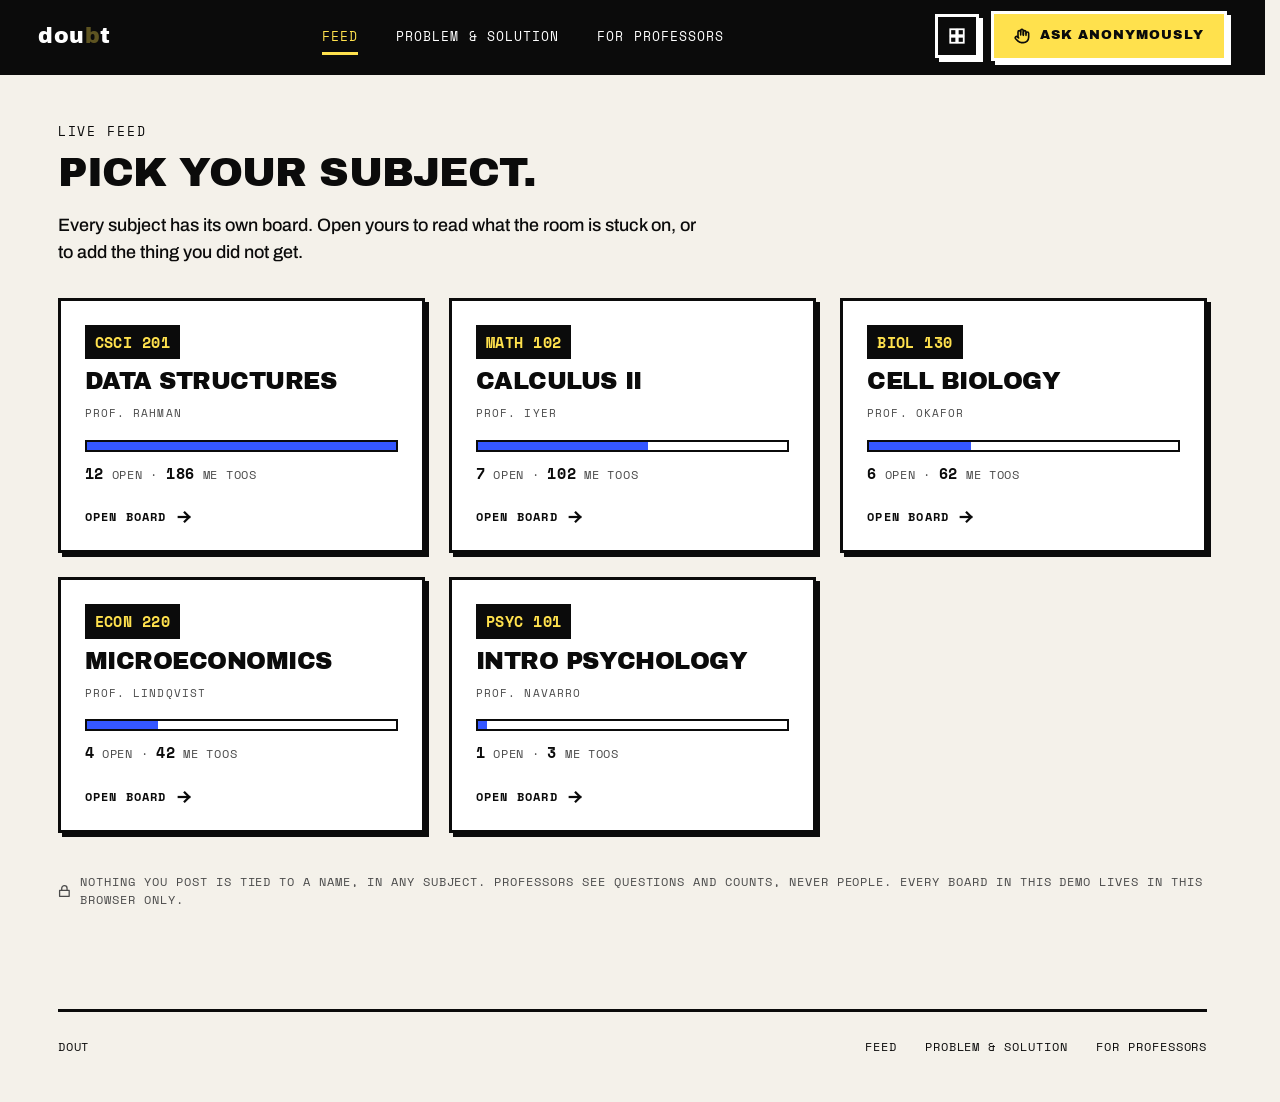
==== commit fc9930e5: "minor tweaks 15" ====
--- a/feed.html
+++ b/feed.html
@@ -6,9 +6,8 @@
   <title>dout · Live feed</title>
   <meta name="description" content="Pick your subject and ask your professor anonymously. Tap Me too on the doubts you share. The grid shows where the subject lost people.">
   <link rel="icon" href="data:image/svg+xml,%3Csvg xmlns='http://www.w3.org/2000/svg' viewBox='0 0 32 32'%3E%3Crect width='32' height='32' fill='%230b0b0b'/%3E%3Crect x='6' y='6' width='20' height='20' fill='%23ffe14d'/%3E%3C/svg%3E">
-  <link rel="preconnect" href="https://fonts.googleapis.com">
-  <link rel="preconnect" href="https://fonts.gstatic.com" crossorigin>
-  <link rel="stylesheet" href="https://fonts.googleapis.com/css2?family=Archivo+Black&family=Archivo:wght@400;500;600;700&family=Space+Mono:wght@400;700&display=swap">
+  <link rel="preload" href="fonts/archivo-latin.woff2" as="font" type="font/woff2" crossorigin>
+  <link rel="preload" href="fonts/archivo-black-latin.woff2" as="font" type="font/woff2" crossorigin>
   <link rel="stylesheet" href="css/styles.css">
   <script src="js/theme.js"></script>
 </head>
@@ -16,6 +15,16 @@
   <header class="nav"></header>
 
   <main id="main" class="container" tabindex="-1">
+
+    <!-- Both sections below are built from localStorage, so with scripting off there is no
+         board to show. Say that plainly rather than leaving a black bar over an empty page. -->
+    <noscript>
+      <div class="noscript">
+        <h1>The boards need JavaScript.</h1>
+        <p>Every doubt and every Me too on dout is stored in your own browser, so this page has nothing to draw without scripting. Turn JavaScript on for this site to read a board or ask a question.</p>
+        <p><a class="btn" href="problem.html">Read the problem and the research instead</a></p>
+      </div>
+    </noscript>
 
     <!-- Subject picker: the first thing Feed shows. One card per subject, each carrying its
          own live reading, so choosing a board is also a glance at where the week is stuck. -->
@@ -74,6 +83,7 @@
       <section class="grid" id="grid" aria-label="Doubts in this subject"></section>
 
       <p class="note-line" id="note-line"></p>
+      <p class="note-line" id="local-note"></p>
       <p class="note-line note-line--warn" id="storage-note" hidden></p>
     </section>
   </main>
--- a/css/styles.css
+++ b/css/styles.css
@@ -3,6 +3,11 @@
    Palettes provide --hue / --hue-deep; heat steps are derived. */
 
 :root {
+  /* Names the theme for the parts of the page the stylesheet cannot reach: scrollbars, form
+     control internals, the native select popup. Without it the dark board painted a white
+     scrollbar down its own right edge, because the browser had never been told. */
+  color-scheme: light;
+
   --ground: #f4f1ea;
   --tile: #ffffff;
   --ink: #0b0b0b;
@@ -27,6 +32,16 @@
   --heat-4-ink: #ffffff;
   --heat-5-ink: #ffffff;
 
+  /* Fixed-context surfaces. The nav, the composer, form fields, .btn--ink, .tag and the toast
+     deliberately hold one light or dark context instead of following --tile and --ink, because
+     each is a self-contained object that has to read the same in both themes. That was a real
+     idea expressed as ninety-odd raw hex literals; naming it makes it greppable and puts the
+     ink and the paper in one place. --paper-fixed flips with the theme (cream reads better
+     than white inside a dark panel); --ink-fixed never does. */
+  --ink-fixed: #0b0b0b;
+  --paper-fixed: #ffffff;
+  --on-ink-fixed: #ffffff;
+
   --shadow: 6px 6px 0 var(--line);
   --shadow-sm: 4px 4px 0 var(--line);
   --shadow-lg: 10px 10px 0 var(--line);
@@ -51,6 +66,11 @@
 :root[data-palette="pink"]    { --hue: #cc1a73; --hue-deep: #8a104c; }
 
 :root[data-theme="dark"] {
+  color-scheme: dark;
+
+  /* The ink stays ink; only the paper inside those objects warms to the theme's own cream. */
+  --paper-fixed: #f4f1ea;
+
   --ground: #141414;
   --tile: #1e1e1e;
   --ink: #f4f1ea;
@@ -86,6 +106,103 @@
   --heat-5-ink: #0b0b0b;
 }
 
+/* ---------- Webfonts ----------
+   Self-hosted. These used to come from fonts.googleapis.com, which meant a render-blocking
+   stylesheet on a third-party origin, then font files from a second origin, before the page
+   could paint at all. Same eleven files, same unicode-ranges, same weights, served from here.
+   Archivo, Archivo Black and Space Mono are all SIL Open Font License 1.1; see fonts/OFL.txt.
+
+   Archivo's four weights are one file: Google served the identical URL for 400, 500, 600 and
+   700, so the range is declared once rather than repeated four times over the same bytes. */
+@font-face {
+  font-family: 'Archivo';
+  font-style: normal;
+  font-weight: 400 700;
+  font-display: swap;
+  src: url(../fonts/archivo-latin.woff2) format('woff2');
+  unicode-range: U+0000-00FF, U+0131, U+0152-0153, U+02BB-02BC, U+02C6, U+02DA, U+02DC, U+0304, U+0308, U+0329, U+2000-206F, U+20AC, U+2122, U+2191, U+2193, U+2212, U+2215, U+FEFF, U+FFFD;
+}
+@font-face {
+  font-family: 'Archivo';
+  font-style: normal;
+  font-weight: 400 700;
+  font-display: swap;
+  src: url(../fonts/archivo-latin-ext.woff2) format('woff2');
+  unicode-range: U+0100-02BA, U+02BD-02C5, U+02C7-02CC, U+02CE-02D7, U+02DD-02FF, U+0304, U+0308, U+0329, U+1D00-1DBF, U+1E00-1E9F, U+1EF2-1EFF, U+2020, U+20A0-20AB, U+20AD-20C0, U+2113, U+2C60-2C7F, U+A720-A7FF;
+}
+@font-face {
+  font-family: 'Archivo';
+  font-style: normal;
+  font-weight: 400 700;
+  font-display: swap;
+  src: url(../fonts/archivo-vietnamese.woff2) format('woff2');
+  unicode-range: U+0102-0103, U+0110-0111, U+0128-0129, U+0168-0169, U+01A0-01A1, U+01AF-01B0, U+0300-0301, U+0303-0304, U+0308-0309, U+0323, U+0329, U+1EA0-1EF9, U+20AB;
+}
+@font-face {
+  font-family: 'Archivo Black';
+  font-style: normal;
+  font-weight: 400;
+  font-display: swap;
+  src: url(../fonts/archivo-black-latin.woff2) format('woff2');
+  unicode-range: U+0000-00FF, U+0131, U+0152-0153, U+02BB-02BC, U+02C6, U+02DA, U+02DC, U+0304, U+0308, U+0329, U+2000-206F, U+20AC, U+2122, U+2191, U+2193, U+2212, U+2215, U+FEFF, U+FFFD;
+}
+@font-face {
+  font-family: 'Archivo Black';
+  font-style: normal;
+  font-weight: 400;
+  font-display: swap;
+  src: url(../fonts/archivo-black-latin-ext.woff2) format('woff2');
+  unicode-range: U+0100-02BA, U+02BD-02C5, U+02C7-02CC, U+02CE-02D7, U+02DD-02FF, U+0304, U+0308, U+0329, U+1D00-1DBF, U+1E00-1E9F, U+1EF2-1EFF, U+2020, U+20A0-20AB, U+20AD-20C0, U+2113, U+2C60-2C7F, U+A720-A7FF;
+}
+@font-face {
+  font-family: 'Space Mono';
+  font-style: normal;
+  font-weight: 400;
+  font-display: swap;
+  src: url(../fonts/space-mono-400-latin.woff2) format('woff2');
+  unicode-range: U+0000-00FF, U+0131, U+0152-0153, U+02BB-02BC, U+02C6, U+02DA, U+02DC, U+0304, U+0308, U+0329, U+2000-206F, U+20AC, U+2122, U+2191, U+2193, U+2212, U+2215, U+FEFF, U+FFFD;
+}
+@font-face {
+  font-family: 'Space Mono';
+  font-style: normal;
+  font-weight: 400;
+  font-display: swap;
+  src: url(../fonts/space-mono-400-latin-ext.woff2) format('woff2');
+  unicode-range: U+0100-02BA, U+02BD-02C5, U+02C7-02CC, U+02CE-02D7, U+02DD-02FF, U+0304, U+0308, U+0329, U+1D00-1DBF, U+1E00-1E9F, U+1EF2-1EFF, U+2020, U+20A0-20AB, U+20AD-20C0, U+2113, U+2C60-2C7F, U+A720-A7FF;
+}
+@font-face {
+  font-family: 'Space Mono';
+  font-style: normal;
+  font-weight: 400;
+  font-display: swap;
+  src: url(../fonts/space-mono-400-vietnamese.woff2) format('woff2');
+  unicode-range: U+0102-0103, U+0110-0111, U+0128-0129, U+0168-0169, U+01A0-01A1, U+01AF-01B0, U+0300-0301, U+0303-0304, U+0308-0309, U+0323, U+0329, U+1EA0-1EF9, U+20AB;
+}
+@font-face {
+  font-family: 'Space Mono';
+  font-style: normal;
+  font-weight: 700;
+  font-display: swap;
+  src: url(../fonts/space-mono-700-latin.woff2) format('woff2');
+  unicode-range: U+0000-00FF, U+0131, U+0152-0153, U+02BB-02BC, U+02C6, U+02DA, U+02DC, U+0304, U+0308, U+0329, U+2000-206F, U+20AC, U+2122, U+2191, U+2193, U+2212, U+2215, U+FEFF, U+FFFD;
+}
+@font-face {
+  font-family: 'Space Mono';
+  font-style: normal;
+  font-weight: 700;
+  font-display: swap;
+  src: url(../fonts/space-mono-700-latin-ext.woff2) format('woff2');
+  unicode-range: U+0100-02BA, U+02BD-02C5, U+02C7-02CC, U+02CE-02D7, U+02DD-02FF, U+0304, U+0308, U+0329, U+1D00-1DBF, U+1E00-1E9F, U+1EF2-1EFF, U+2020, U+20A0-20AB, U+20AD-20C0, U+2113, U+2C60-2C7F, U+A720-A7FF;
+}
+@font-face {
+  font-family: 'Space Mono';
+  font-style: normal;
+  font-weight: 700;
+  font-display: swap;
+  src: url(../fonts/space-mono-700-vietnamese.woff2) format('woff2');
+  unicode-range: U+0102-0103, U+0110-0111, U+0128-0129, U+0168-0169, U+01A0-01A1, U+01AF-01B0, U+0300-0301, U+0303-0304, U+0308-0309, U+0323, U+0329, U+1EA0-1EF9, U+20AB;
+}
+
 @font-face {
   font-family: 'Archivo fallback';
   src: local('Arial');
@@ -108,7 +225,15 @@
 
 *, *::before, *::after { box-sizing: border-box; }
 
-html { background: var(--ground); }
+/* The nav is a 75px sticky bar, so anything the browser scrolls into view on focus arrives
+   underneath it. Measured: focus a control sitting 10-30px above the fold and Chrome scrolls
+   it to y=0, which puts a 44px Me too button entirely behind 75px of chrome — the ring is not
+   dimmed, it is gone. Reserving the bar's height at the top of every scroll-into-view lands
+   the focused element below it instead. WCAG 2.2 SC 2.4.11. */
+/* A page shorter than the viewport has no scrollbar, so moving to it from a page that has one
+   widens the viewport by the scrollbar's width and slides every centred container sideways.
+   Reserving the gutter on both keeps the layout still across navigations. */
+html { background: var(--ground); scroll-padding-top: 88px; scrollbar-gutter: stable; }
 
 body {
   margin: 0;
@@ -169,12 +294,30 @@
 
 .container { width: min(1440px, 100%); margin: 0 auto; padding-left: var(--gutter); padding-right: var(--gutter); }
 
+/* Shown only when scripting is off, where feed.html and professor.html have no board to
+   build. Styled as a real surface rather than bare text, because it is the whole page. */
+.noscript { max-width: 560px; margin: clamp(40px, 8vw, 96px) auto 0; padding: clamp(20px, 3vw, 32px); background: var(--tile); border: var(--border); box-shadow: var(--shadow); }
+.noscript h1 { font-size: clamp(1.5rem, 3vw, 2rem); }
+.noscript p { margin-top: 16px; font-size: 1rem; line-height: 1.5; }
+
+/* Set by the inline script in professor.html before first paint, so a professor returning to
+   an unlocked subject never sees the password form flash ahead of their dashboard. js/professor.js
+   keeps it in step afterwards. */
+:root[data-prof="open"] #gate { display: none; }
+
 /* ---------- Nav ---------- */
 
 .nav {
   position: sticky; top: 0; z-index: 50;
-  background: #0b0b0b; color: #ffffff;
+  background: var(--ink-fixed); color: var(--on-ink-fixed);
   border-bottom: 3px solid var(--line);
+  /* The bar's contents are injected by js/ui.js at DOMContentLoaded, so the same 72px the
+     inner row reserves has to be reserved on the empty shell as well. Without it the header
+     paints 3px tall and then snaps to 75, shoving the whole page down by a nav's height on
+     every navigation. Reserve it here and the injected row lands in space that already exists.
+     75px, not 72: box-sizing is border-box here, so the shell has to cover the inner row's
+     72px plus its own 3px bottom border to land on the same height the filled bar settles at. */
+  min-height: 75px;
 }
 .nav__inner {
   display: flex; align-items: center; justify-content: space-between; gap: 16px;
@@ -182,7 +325,7 @@
 }
 /* The wordmark must never wrap or be squeezed; giving the label back to the Ask button
    narrowed the row enough that flex started shrinking the brand instead. */
-.nav__brand { display: flex; align-items: center; flex-shrink: 0; text-decoration: none; color: #ffffff; }
+.nav__brand { display: flex; align-items: center; flex-shrink: 0; text-decoration: none; color: var(--on-ink-fixed); }
 /* The b is the letter the brand dropped, so it is drawn but not spoken: yellow at a third
    strength, which disappears into the bar at a glance and resolves into "doubt" up close.
    Hover and keyboard focus bring it fully up, which is the whole joke landing. The global
@@ -195,7 +338,7 @@
 .nav__links { display: flex; align-items: center; gap: clamp(20px, 3vw, 40px); list-style: none; margin: 0; padding: 0; }
 .nav__link {
   font-family: var(--font-mono); font-size: 0.8125rem; letter-spacing: 0.08em; text-transform: uppercase;
-  color: #ffffff; text-decoration: none; padding: 6px 0; border-bottom: 3px solid transparent;
+  color: var(--on-ink-fixed); text-decoration: none; padding: 6px 0; border-bottom: 3px solid transparent;
 }
 .nav__link:hover { color: var(--yellow); }
 .nav__link[aria-current="page"] { color: var(--yellow); border-bottom-color: var(--yellow); }
@@ -214,7 +357,7 @@
 .btn:hover { transform: translate(-2px, -2px); box-shadow: 6px 6px 0 var(--line); }
 .btn:active { transform: translate(3px, 3px); box-shadow: 1px 1px 0 var(--line); }
 .btn--primary { background: var(--yellow); color: var(--on-yellow); }
-.btn--ink { background: #0b0b0b; color: #ffffff; border-color: #0b0b0b; }
+.btn--ink { background: var(--ink-fixed); color: var(--on-ink-fixed); border-color: var(--ink-fixed); }
 :root[data-theme="dark"] .btn--ink { background: #f4f1ea; color: #0b0b0b; border-color: #f4f1ea; }
 .btn--lg { min-height: 56px; padding: 16px 28px; font-size: 1rem; box-shadow: var(--shadow); }
 .btn--lg:hover { box-shadow: 8px 8px 0 var(--line); }
@@ -224,10 +367,10 @@
 .btn--danger { background: var(--danger); color: var(--on-danger); border-color: var(--danger); }
 .btn--icon { padding: 0; width: 44px; }
 .btn[disabled] { opacity: 0.55; cursor: not-allowed; transform: none; box-shadow: var(--shadow-sm); }
-.nav .btn { border-color: #ffffff; box-shadow: 4px 4px 0 #ffffff; }
-.nav .btn:hover { box-shadow: 6px 6px 0 #ffffff; }
-.nav .btn:active { box-shadow: 1px 1px 0 #ffffff; }
-.nav .btn--ghost { background: #0b0b0b; color: #ffffff; }
+.nav .btn { border-color: var(--on-ink-fixed); box-shadow: 4px 4px 0 var(--on-ink-fixed); }
+.nav .btn:hover { box-shadow: 6px 6px 0 var(--on-ink-fixed); }
+.nav .btn:active { box-shadow: 1px 1px 0 var(--on-ink-fixed); }
+.nav .btn--ghost { background: var(--ink-fixed); color: var(--on-ink-fixed); }
 
 /* Theme popover */
 .theme { position: relative; }
@@ -247,7 +390,7 @@
 .swatch:hover { transform: translate(-1px, -1px); }
 .swatch[aria-pressed="true"] { box-shadow: 3px 3px 0 var(--line), inset 0 0 0 3px var(--tile); }
 .swatch[aria-pressed="true"]::after {
-  content: ""; position: absolute; inset: 0; margin: auto; width: 12px; height: 12px; background: var(--yellow); border: 2px solid #0b0b0b;
+  content: ""; position: absolute; inset: 0; margin: auto; width: 12px; height: 12px; background: var(--yellow); border: 2px solid var(--ink-fixed);
 }
 .swatch-name { display: block; margin-top: 6px; font-family: var(--font-mono); font-size: 0.625rem; letter-spacing: 0.06em; text-transform: uppercase; text-align: center; color: var(--ink-soft); }
 .theme__row { display: flex; align-items: center; justify-content: space-between; gap: 12px; margin-top: 18px; padding-top: 16px; border-top: 2px solid var(--line); }
@@ -256,7 +399,7 @@
 }
 .switch::after { content: ""; position: absolute; top: 3px; left: 3px; width: 18px; height: 18px; background: var(--line); transition: transform 160ms var(--ease-pop); }
 .switch[aria-checked="true"] { background: var(--yellow); }
-.switch[aria-checked="true"]::after { transform: translateX(26px); background: #0b0b0b; }
+.switch[aria-checked="true"]::after { transform: translateX(26px); background: var(--ink-fixed); }
 
 /* ---------- Layout blocks ---------- */
 
@@ -266,14 +409,18 @@
 .section-title::after { content: ""; flex-grow: 1; height: 3px; background: var(--line); }
 
 .box { background: var(--tile); border: var(--border); box-shadow: var(--shadow); padding: clamp(20px, 3vw, 32px); }
-.box--hue { background: var(--hue); color: #ffffff; }
+/* --hue and --yellow carry no markup at the moment. They stay because DESIGN.md lists all
+   three fills as the box component's variants, so they are the system's vocabulary rather than
+   leftovers: a box that needs to be the Room's Colour or the highlighter has a name to reach
+   for. Delete them only by editing that spec too. */
+.box--hue { background: var(--hue); color: var(--on-ink-fixed); }
 .box--yellow { background: var(--yellow); color: var(--on-yellow); }
-.box--ink { background: #0b0b0b; color: #ffffff; border-color: #0b0b0b; box-shadow: none; }
+.box--ink { background: var(--ink-fixed); color: var(--on-ink-fixed); border-color: var(--ink-fixed); box-shadow: none; }
 :root[data-theme="dark"] .box--ink { background: #1e1e1e; border-color: #f4f1ea; }
 
 .num-badge {
   width: 48px; height: 48px; display: flex; align-items: center; justify-content: center;
-  background: var(--yellow); color: var(--on-yellow); border: 3px solid #0b0b0b;
+  background: var(--yellow); color: var(--on-yellow); border: 3px solid var(--ink-fixed);
   font-family: var(--font-mono); font-size: 1.25rem; font-weight: 700;
 }
 
@@ -283,7 +430,10 @@
   font-family: var(--font-mono); font-size: 0.75rem; letter-spacing: 0.08em; text-transform: uppercase;
 }
 .footer nav { display: contents; }
-.footer ul { display: flex; gap: 28px; list-style: none; margin: 0; padding: 0; }
+/* Wraps because the row is three mono links at a fixed 28px gap: at 200% text zoom on a phone
+   they run past the viewport and take the whole page into horizontal scrolling with them. The
+   gap already covers both axes, so wrapping costs nothing at ordinary sizes. */
+.footer ul { display: flex; flex-wrap: wrap; gap: 28px; list-style: none; margin: 0; padding: 0; }
 .footer a { display: inline-block; padding: 6px 0; text-decoration: none; }
 /* --hue on the ground measures 3.42-3.48:1 in dark mode across every palette, so hovering
    made a footer link less readable than leaving it alone. --heat-5 is the one ramp step
@@ -315,7 +465,16 @@
 .preview__count { font-family: var(--font-mono); font-size: clamp(1.375rem, 2.6vw, 2.125rem); font-weight: 700; line-height: 1; font-variant-numeric: tabular-nums; }
 .preview__count--word { font-size: 0.8125rem; letter-spacing: 0.1em; text-transform: uppercase; }
 .preview__label { font-size: 0.75rem; line-height: 1.4; font-weight: 500; overflow: hidden; overflow-wrap: anywhere; display: -webkit-box; -webkit-line-clamp: 2; -webkit-box-orient: vertical; }
-.preview__cell--empty { border: 3px dashed var(--line); align-items: center; justify-content: center; text-align: center; font-family: var(--font-mono); font-size: 0.75rem; font-weight: 700; letter-spacing: 0.06em; }
+/* The dashed rule floats inside the cell rather than sitting on its box. The grid paints its
+   lines as 3px of ground showing through the gaps, and this cell is the last one, so its own
+   border was pressed flat against solid line on all four sides: gap above and to the left, the
+   grid's outer border to the right and below. The cell is also never a whole number of pixels
+   wide (170.44 on desktop, ~85 on a phone), so at small sizes those edges rasterise into the
+   black beside them and the gaps in the dash stop reading on whichever sides round badly.
+   Inset by 5px the rule has tile on both sides of it and reads as dashed at every width.
+   Still a 3px dashed border with no shadow, which is what the rule asks for. */
+.preview__cell--empty { position: relative; align-items: center; justify-content: center; text-align: center; font-family: var(--font-mono); font-size: 0.75rem; font-weight: 700; letter-spacing: 0.06em; }
+.preview__cell--empty::before { content: ""; position: absolute; inset: 5px; border: 3px dashed var(--line); pointer-events: none; }
 .preview__caption { font-family: var(--font-mono); font-size: 0.75rem; letter-spacing: 0.08em; text-transform: uppercase; }
 
 /* ---------- Room figure ----------
@@ -376,12 +535,12 @@
    label: the pressed button inverts, and its own text is the one colour guaranteed to read
    against whichever background it is currently wearing. */
 .filters :focus-visible { outline-offset: -3px; outline-color: currentColor; }
-.filters__btn[aria-checked="true"] { background: #0b0b0b; color: var(--yellow); }
+.filters__btn[aria-checked="true"] { background: var(--ink-fixed); color: var(--yellow); }
 :root[data-theme="dark"] .filters__btn[aria-checked="true"] { background: #f4f1ea; color: #0b0b0b; }
 
 .composer {
   display: grid; grid-template-columns: minmax(0, 1fr) auto; gap: 20px; align-items: stretch;
-  margin-top: 36px; padding: 20px; background: #0b0b0b; color: #ffffff;
+  margin-top: 36px; padding: 20px; background: var(--ink-fixed); color: var(--on-ink-fixed);
   /* The border is carried in both themes so the composer is the same size in both. Dark mode is
      the theme that needs it visible — a #1e1e1e panel on a #141414 ground has nothing else to
      separate it — but declaring it only there made the box 6px taller in dark than in light and
@@ -391,16 +550,15 @@
   border: var(--border);
 }
 :root[data-theme="dark"] .composer { background: #1e1e1e; }
-.composer__field { display: flex; flex-direction: column; background: #ffffff; color: #0b0b0b; border: 3px solid #0b0b0b; }
-:root[data-theme="dark"] .composer__field { background: #f4f1ea; }
+.composer__field { display: flex; flex-direction: column; background: var(--paper-fixed); color: var(--ink-fixed); border: 3px solid var(--ink-fixed); }
 .composer__input {
-  width: 100%; min-height: 64px; padding: 18px 20px; resize: vertical; border: 0; background: transparent; color: #0b0b0b;
+  width: 100%; min-height: 64px; padding: 18px 20px; resize: vertical; border: 0; background: transparent; color: var(--ink-fixed);
   font-family: var(--font-mono); font-size: 1rem; letter-spacing: 0.02em;
 }
 .composer__input::placeholder { color: #6b6b6b; text-transform: uppercase; }
 .composer__input:focus { outline: none; }
 .composer__field:focus-within { outline: 3px solid var(--yellow); outline-offset: 2px; }
-.composer__meta { display: flex; align-items: center; justify-content: space-between; gap: 12px; padding: 8px 14px 10px; border-top: 2px solid #0b0b0b; font-family: var(--font-mono); font-size: 0.6875rem; letter-spacing: 0.08em; text-transform: uppercase; color: #4a4a4a; }
+.composer__meta { display: flex; align-items: center; justify-content: space-between; gap: 12px; padding: 8px 14px 10px; border-top: 2px solid var(--ink-fixed); font-family: var(--font-mono); font-size: 0.6875rem; letter-spacing: 0.08em; text-transform: uppercase; color: #4a4a4a; }
 .composer__meta span { display: inline-flex; align-items: center; gap: 8px; }
 .composer .btn { align-self: stretch; }
 
@@ -472,7 +630,7 @@
 /* The tag stays ink-on-yellow in both themes on purpose: it is self-contained, it rides on
    tiles of every heat step including the yellow answered tile, and a black chip is at home on
    a dark board. The reply card and the Me too button were the actual white islands. */
-.tag { display: inline-block; padding: 4px 8px; font-family: var(--font-mono); font-size: 0.6875rem; letter-spacing: 0.08em; text-transform: uppercase; background: #0b0b0b; color: var(--yellow); }
+.tag { display: inline-block; padding: 4px 8px; font-family: var(--font-mono); font-size: 0.6875rem; letter-spacing: 0.08em; text-transform: uppercase; background: var(--ink-fixed); color: var(--yellow); }
 .tag--outline { background: transparent; color: inherit; border: 2px solid currentColor; }
 /* A white card on a dark board read as a lit window. Takes the theme's own surfaces now,
    the way .field input and .composer__field already did. */
@@ -529,7 +687,7 @@
   background: transparent; color: inherit; border: 2px solid currentColor; cursor: pointer;
   transition: background-color 160ms ease, color 160ms ease;
 }
-.hint__close:hover { background: #0b0b0b; color: var(--yellow); border-color: #0b0b0b; }
+.hint__close:hover { background: var(--ink-fixed); color: var(--yellow); border-color: var(--ink-fixed); }
 
 /* The board's encoding, stated on the board. Doubles as the room's live reading. */
 .legend {
@@ -618,7 +776,7 @@
 
 .toast {
   position: fixed; left: 50%; bottom: 24px; z-index: 80; transform: translate(-50%, 20px);
-  padding: 12px 18px; background: #0b0b0b; color: var(--yellow); border: 3px solid var(--yellow);
+  padding: 12px 18px; background: var(--ink-fixed); color: var(--yellow); border: 3px solid var(--yellow);
   font-family: var(--font-mono); font-size: 0.75rem; letter-spacing: 0.08em; text-transform: uppercase;
   opacity: 0; pointer-events: none; transition: opacity 200ms ease, transform 200ms var(--ease-pop);
 }
@@ -630,7 +788,7 @@
   min-height: 36px; padding: 6px 12px; background: var(--yellow); color: var(--on-yellow);
   border: 2px solid var(--yellow); font: inherit; text-transform: uppercase; cursor: pointer;
 }
-.toast__action:hover { background: #0b0b0b; color: var(--yellow); }
+.toast__action:hover { background: var(--ink-fixed); color: var(--yellow); }
 .toast__action:focus-visible { outline: 3px solid #ffffff; outline-offset: 2px; }
 
 /* ---------- Problem & Solution ---------- */
@@ -676,27 +834,29 @@
 
 .gate { max-width: 520px; margin: clamp(40px, 8vw, 96px) auto 0; }
 .gate .box { display: flex; flex-direction: column; gap: 18px; }
+/* The kicker is a flex item here, so it stretches the full width of the form instead of
+   shrink-wrapping the way it does in the heroes. Centre the label in the band it actually
+   occupies, and drop the trailing letter-space so it sits optically centred, not 2px left. */
+.gate .kicker--boxed { text-align: center; padding-right: calc(10px - 0.15em); }
 .gate h1 { font-size: clamp(1.625rem, 3vw, 2.125rem); }
 .field { display: flex; flex-direction: column; gap: 8px; }
 .field label { font-family: var(--font-mono); font-size: 0.75rem; letter-spacing: 0.1em; text-transform: uppercase; }
 .field input {
-  min-height: 52px; padding: 12px 16px; background: #ffffff; color: #0b0b0b; border: var(--border);
+  min-height: 52px; padding: 12px 16px; background: var(--paper-fixed); color: var(--ink-fixed); border: var(--border);
   font-family: var(--font-mono); font-size: 1rem; letter-spacing: 0.06em;
 }
 /* The native select arrow is the one control in this page that would arrive with a system
    look: rounded, soft, borrowed from the OS. Replace it with the same hard chevron the rest
    of the site draws. */
 .field select {
-  min-height: 52px; padding: 12px 44px 12px 16px; background-color: #ffffff; color: #0b0b0b; border: var(--border);
+  min-height: 52px; padding: 12px 44px 12px 16px; background-color: var(--paper-fixed); color: var(--ink-fixed); border: var(--border);
   font-family: var(--font-mono); font-size: 0.9375rem; letter-spacing: 0.04em; cursor: pointer;
   appearance: none; -webkit-appearance: none;
   background-image: url("data:image/svg+xml,%3Csvg xmlns='http://www.w3.org/2000/svg' width='16' height='16' viewBox='0 0 24 24' fill='none' stroke='%230b0b0b' stroke-width='3' stroke-linecap='square'%3E%3Cpath d='M5 8l7 7 7-7'/%3E%3C/svg%3E");
   background-repeat: no-repeat; background-position: right 14px center;
 }
-:root[data-theme="dark"] .field input { background: #f4f1ea; }
-:root[data-theme="dark"] .field select { background-color: #f4f1ea; }
 .field__hint { display: flex; align-items: center; gap: 8px; font-family: var(--font-mono); font-size: 0.75rem; letter-spacing: 0.04em; color: var(--ink-soft); }
-.field__hint code { padding: 2px 6px; background: var(--yellow); color: #0b0b0b; border: 2px solid #0b0b0b; font-weight: 700; }
+.field__hint code { padding: 2px 6px; background: var(--yellow); color: var(--ink-fixed); border: 2px solid var(--ink-fixed); font-weight: 700; }
 .gate__error { color: var(--danger); font-family: var(--font-mono); font-size: 0.75rem; letter-spacing: 0.06em; text-transform: uppercase; min-height: 1.4em; }
 .is-shaking { animation: shake 360ms ease; }
 @keyframes shake { 0%, 100% { transform: translateX(0); } 20%, 60% { transform: translateX(-8px); } 40%, 80% { transform: translateX(8px); } }
@@ -721,14 +881,16 @@
 /* The answered row is yellow in both themes and takes ink text, so its bar has to be a fixed
    light context too. Inheriting --tile gave dark mode a #1e1e1e track under a #0b0b0b fill:
    1.18:1, a proportion graphic that showed nothing. White track, ink fill, ink border. */
-.row--answered .row__heat { background: #ffffff; border-color: #0b0b0b; }
-.row--answered .row__heat i { background: #0b0b0b; }
+.row--answered .row__heat { background: var(--paper-fixed); border-color: var(--ink-fixed); }
+.row--answered .row__heat i { background: var(--ink-fixed); }
 .row__actions { display: flex; flex-wrap: wrap; align-items: center; gap: 12px; }
 .check { display: inline-flex; align-items: center; gap: 10px; min-height: 44px; padding: 0 6px; font-family: var(--font-mono); font-size: 0.75rem; letter-spacing: 0.08em; text-transform: uppercase; cursor: pointer; }
-.check input { width: 22px; height: 22px; margin: 0; accent-color: var(--hue); cursor: pointer; }
+/* 24px is the WCAG 2.2 SC 2.5.8 floor. The label around it is already a 44px target and
+   activates the box, so this passed on the label alone; sizing the box itself removes the
+   argument. */
+.check input { width: 24px; height: 24px; margin: 0; accent-color: var(--hue); cursor: pointer; }
 .row__reply { display: flex; flex-direction: column; gap: 10px; }
-.row__reply textarea { min-height: 72px; padding: 12px 14px; border: var(--border); background: #ffffff; color: #0b0b0b; font-size: 0.9375rem; resize: vertical; }
-:root[data-theme="dark"] .row__reply textarea { background: #f4f1ea; }
+.row__reply textarea { min-height: 72px; padding: 12px 14px; border: var(--border); background: var(--paper-fixed); color: var(--ink-fixed); font-size: 0.9375rem; resize: vertical; }
 .row__reply-actions { display: flex; gap: 10px; flex-wrap: wrap; }
 
 .ranked-empty { padding: clamp(24px, 4vw, 40px); background: var(--tile); border: 3px dashed var(--line); }
@@ -767,7 +929,7 @@
 .picker__lede { margin-top: 18px; font-size: clamp(1rem, 1.4vw, 1.125rem); font-weight: 500; line-height: 1.5; max-width: 64ch; }
 .picker__cue {
   display: inline-block; margin-top: 18px; padding: 10px 14px;
-  background: var(--yellow); color: var(--on-yellow); border: 2px solid #0b0b0b;
+  background: var(--yellow); color: var(--on-yellow); border: 2px solid var(--ink-fixed);
   font-family: var(--font-mono); font-size: 0.75rem; font-weight: 700; letter-spacing: 0.06em; text-transform: uppercase;
 }
 .picker__cue[hidden] { display: none; }
@@ -783,7 +945,7 @@
 .subject:active { transform: translate(2px, 2px); box-shadow: 1px 1px 0 var(--line); }
 /* The code is the thing people scan the card by, so it is read at body size: mono keeps the
    tag voice, but 12px at 0.14em tracking pulled "CSE 2011" apart into loose characters. */
-.subject__code { padding: 6px 10px; background: #0b0b0b; color: var(--yellow); font-family: var(--font-mono); font-size: 0.9375rem; font-weight: 700; letter-spacing: 0.03em; text-transform: uppercase; }
+.subject__code { padding: 6px 10px; background: var(--ink-fixed); color: var(--yellow); font-family: var(--font-mono); font-size: 0.9375rem; font-weight: 700; letter-spacing: 0.03em; text-transform: uppercase; }
 /* Sized so the longest name on the timetable ("Microeconomics") clears a card at the narrowest
    column the grid will build. A display face this wide breaks mid-word rather than overflowing,
    and "MICROECONOMI / CS" is not a subject anybody recognises. */
@@ -923,10 +1085,12 @@
 @media (max-width: 400px) {
   .nav__inner { gap: 8px; padding: 0 10px; }
   .nav__actions { gap: 6px; }
-  .nav__word { font-size: 1.0625rem; }
-  .btn--icon { width: 40px; }
-  .nav__actions .btn { min-height: 40px; }
-  .nav__actions .btn--primary { padding: 10px 12px; font-size: 0.75rem; }
+  .nav__word { font-size: 1rem; }
+  /* The row used to buy its width by shrinking these three controls to 40px, which broke the
+     44px floor on exactly the devices where hitting a target is hardest. The width came back
+     from the wordmark, the gaps and the Ask padding instead: at 320px the row measures well
+     inside the viewport with every target still 44. Height is not the thing to sell here. */
+  .nav__actions .btn--primary { padding: 10px 10px; font-size: 0.75rem; }
 }
 
 @media (max-width: 640px) {
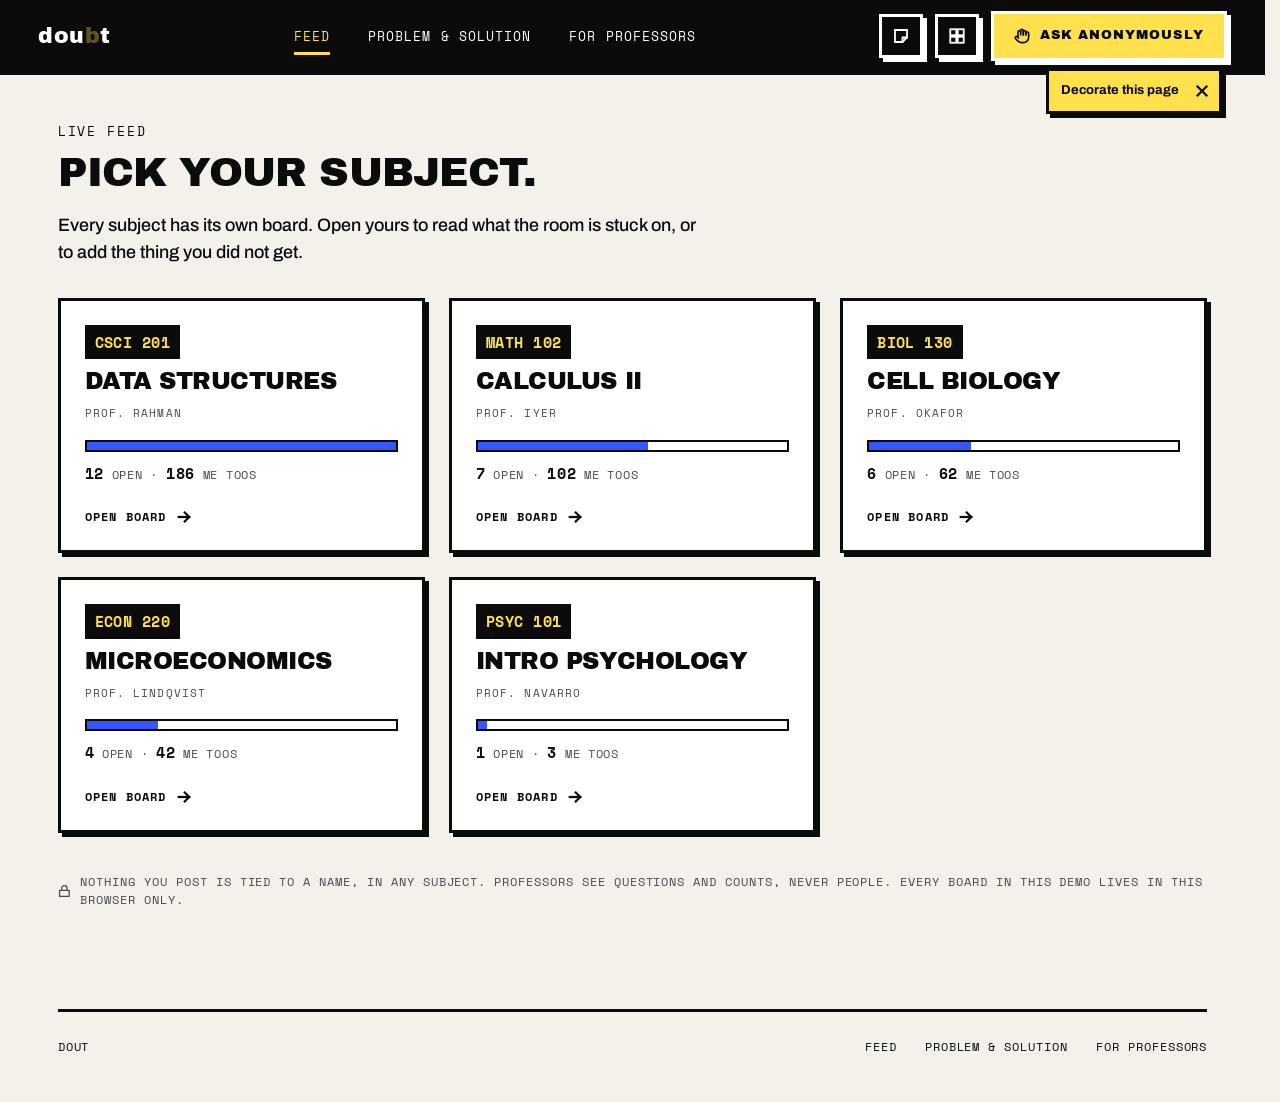
==== commit 3ff25bac: "added: stickers and onboarding" ====
--- a/feed.html
+++ b/feed.html
@@ -93,5 +93,6 @@
   <script src="js/store.js"></script>
   <script src="js/ui.js"></script>
   <script src="js/feed.js"></script>
+  <script src="js/stickers.js"></script>
 </body>
 </html>
--- a/css/styles.css
+++ b/css/styles.css
@@ -237,11 +237,17 @@
 
 body {
   margin: 0;
+  /* Containing block for the sticker layer, which spans the document rather than the viewport.
+     Nothing else depends on it: every other absolutely positioned element on the site already
+     sits inside a positioned ancestor of its own. */
+  position: relative;
   font-family: var(--font-body);
   font-size: 1rem;
   line-height: 1.5;
   color: var(--ink);
-  background: var(--ground);
+  /* No background here on purpose: html already paints --ground (see above), and a second opaque
+     layer on body would bury the sticker layer, which sits at z-index -1. A block's own background
+     paints after negative-z-index descendants, so body painting the ground hid them completely. */
   -webkit-font-smoothing: antialiased;
   text-wrap: pretty;
 }
@@ -374,10 +380,16 @@
 
 /* Theme popover */
 .theme { position: relative; }
+/* Drops from under the button that opened it, rather than appearing already landed. */
+/* Transform only, deliberately. This one is opened by ui.js and has no visibility guard, so a
+   stalled animation must still leave a readable panel: 8px out of place, never invisible. */
+@keyframes panel-in { from { transform: translateY(-8px); } }
+
 .theme__panel {
   position: absolute; right: 0; top: calc(100% + 14px); z-index: 60;
   width: 300px; padding: 20px; background: var(--tile); color: var(--ink);
   border: var(--border); box-shadow: var(--shadow);
+  animation: panel-in 200ms var(--ease-pop);
 }
 .theme__panel[hidden] { display: none; }
 .theme__title { font-family: var(--font-mono); font-size: 0.75rem; letter-spacing: 0.15em; text-transform: uppercase; color: var(--ink-soft); margin-bottom: 12px; }
@@ -494,10 +506,29 @@
 /* Pinned to the bottom so two captions of different lengths still leave the panels level. */
 .roomfig__cap { margin-top: auto; font-size: 0.875rem; line-height: 1.5; color: var(--ink-soft); }
 .roomfig__cap strong { color: var(--ink); font-weight: 700; }
-.seat { fill: var(--tile); stroke: var(--line); stroke-width: 3; }
+/* fill-box for the same reason .seat-g takes it: an SVG element with no transform-box
+   scales about the viewBox origin, so a hovered seat would slide toward the corner of the
+   room instead of growing where it sits. */
+.seat { fill: var(--tile); stroke: var(--line); stroke-width: 3; transform-box: fill-box; transform-origin: center; }
 .seat--stuck { fill: var(--heat-4); }
 .seat--asked { fill: var(--yellow); }
 .seat__q { fill: var(--heat-4-ink); font-family: var(--font-mono); font-size: 19px; font-weight: 700; }
+
+/* The room answers the pointer, one seat at a time. Small on purpose: this is a diagram of a
+   lecture hall rather than a control, and it is aria-hidden decoration either way. Scale
+   rather than the up-left lift .btn and .subject use, because scale is the move these seats
+   already make when the reveal wave plays them in.
+
+   Guarded on hover: a tap leaves :hover stuck on a touch screen, and a square frozen at 1.06
+   with no way to clear it is worse than no hover at all. Reduced motion needs nothing here —
+   the blanket rule at the foot of this file drops the transition and the seat snaps instead. */
+@media (hover: hover) {
+  .seat, .seat-g { transition: transform 140ms var(--ease-pop); }
+  .seat:hover, .seat-g:hover { transform: scale(1.08); }
+  /* A stuck seat is a group: the square and its ? have to grow together, so the rect inside
+     must not take the hover a second time and land on 1.17. */
+  .seat-g:hover > .seat { transform: none; }
+}
 
 /* The professor's half of the landing band: the same room after dout, as the ranked list their
    dashboard actually shows. Deliberately not the tile board — the hero already owns that, and
@@ -1175,7 +1206,402 @@
   .tile--l { min-height: 376px; }
 }
 
+/* ---------- First-visit tour ----------
+   An overlay on a page that is already fully drawn behind it. Nothing here gates content: skip it,
+   block storage or kill the script and the landing page is unchanged.
+
+   Motion note for this whole section: every keyframe below is written `from`-only, so the element's
+   resting state IS its finished state. Nothing is held at opacity 0 waiting for a class, which is
+   what makes an animation ship a blank panel on a hidden tab or in a headless render. */
+
+/* The card is pressed onto the page rather than faded onto it: it travels a few pixels and its
+   shadow extends from nothing to the full 10px offset, which is this system's whole depth model
+   played forward. Blur stays 0 throughout — printed, not lit. */
+@keyframes tour-scrim { from { opacity: 0; } }
+@keyframes tour-card {
+  from { opacity: 0; transform: translateY(14px) scale(0.985); box-shadow: 0 0 0 var(--line); }
+}
+/* Direction carries meaning here and nowhere else on the site: --dir is +1 going forward and -1
+   going back, so a step arrives from the side you are travelling from. In a seven-step sequence
+   that is the difference between "another card" and "the next card". */
+@keyframes tour-step { from { opacity: 0; transform: translateX(calc(var(--dir, 1) * 18px)); } }
+.tour {
+  position: fixed; inset: 0; z-index: 90;
+  display: grid; place-items: center; padding: 20px;
+  /* A scrim, not a light source: flat ink at partial alpha, no blur behind it. */
+  background: color-mix(in oklch, var(--ink) 68%, transparent);
+  overflow-y: auto;
+}
+/* Opt-in, never automatic. A keyframe that starts at opacity 0 holds the element at opacity 0 for
+   as long as the animation fails to advance — and animations do not advance in a backgrounded tab
+   or a headless render. So the resting CSS here IS the finished state, and js adds .is-entering
+   only when the page is actually visible. PRODUCT.md: reveal animations never gate content. */
+.tour.is-entering { animation: tour-scrim 240ms ease-out; }
+.tour.is-entering .tour__card { animation: tour-card 420ms var(--ease-pop); }
+.tour__step.is-entering { animation: tour-step 260ms var(--ease-pop); }
+:root[data-tour="open"] { overflow: hidden; }
+
+/* One size for every step. The steps are not the same length — the tallest ran 462px against the
+   shortest at 372 — so the card used to resize under the cursor and Next walked 45px down the
+   screen between clicks. Fixed height, footer pinned to the bottom of it, so the button you are
+   about to press again is exactly where you left it. */
+.tour__card {
+  display: flex; flex-direction: column;
+  width: min(560px, 100%); min-height: 470px;
+  background: var(--tile); color: var(--ink);
+  border: var(--border); box-shadow: var(--shadow-lg);
+  padding: clamp(20px, 3vw, 30px);
+}
+/* The card holds still between steps; only its contents change. Animating the card itself would
+   re-run the entrance on every click, and re-landing a 560px panel seven times is a tic. */
+.tour__step { display: flex; flex-direction: column; flex: 1 1 auto; }
+.tour__top { display: flex; align-items: center; justify-content: space-between; gap: 12px; }
+.tour__skip {
+  /* 44px in both directions, not just height: this is the control most people will reach for. */
+  padding: 6px 12px; min-height: 44px; min-width: 44px;
+  background: none; border: 0; color: var(--ink-soft); cursor: pointer;
+  font-family: var(--font-mono); font-size: 12px; letter-spacing: 0.06em; text-transform: uppercase;
+  text-decoration: underline; text-underline-offset: 4px;
+}
+.tour__skip:hover { color: var(--ink); }
+.tour__title {
+  font-family: var(--font-display); font-size: clamp(1.4rem, 3.2vw, 2rem); line-height: 1.05;
+  margin: 10px 0 18px;
+}
+.tour__title:focus-visible { outline: 3px solid var(--ink); outline-offset: 4px; }
+.tour__body { margin: 18px 0 0; max-width: 62ch; }
+
+.tour__foot { display: flex; align-items: center; gap: 10px; margin-top: auto; padding-top: 24px; }
+/* Both buttons hold one width whatever the label says, or Next shifts sideways when it becomes
+   Start on the last step and the cursor has to chase it again. */
+.tour__foot .btn { min-width: 96px; text-align: center; justify-content: center; }
+.tour__dots { display: flex; gap: 5px; align-items: center; }
+.tour__dot {
+  width: 9px; height: 9px; background: var(--ground); border: 2px solid var(--line);
+  transition: transform 220ms var(--ease-pop), background-color 220ms var(--ease-pop);
+}
+/* Scale as well as fill. A control that changes only colour reads as dead in a system with no
+   light source, and the dots are the one place the step count is shown twice. */
+.tour__dot.is-on { background: var(--hue); transform: scale(1.45); }
+/* The step is a numeral as well as a row of dots: position is never carried by colour alone. */
+.tour__count {
+  font-family: var(--font-mono); font-size: 12px; color: var(--ink-soft);
+  font-variant-numeric: tabular-nums; margin-right: auto; white-space: nowrap;
+}
+
+/* Show the mechanism, don't describe it: each step draws the thing it is talking about. */
+.tourfig { display: flex; align-items: center; gap: 10px; flex-wrap: wrap; }
+.tourfig--tiles .tourfig__tile {
+  display: grid; place-items: center; width: 64px; height: 64px;
+  font-family: var(--font-display); font-size: 1.25rem;
+  border: var(--border); box-shadow: var(--shadow-sm);
+}
+.tourfig__tile--h5 { background: var(--heat-5); color: var(--heat-5-ink); }
+.tourfig__tile--h4 { background: var(--heat-4); color: var(--heat-4-ink); }
+.tourfig__tile--h2 { background: var(--heat-2); color: var(--heat-2-ink); }
+
+.tourfig--composer { align-items: stretch; }
+.tourfig__field {
+  flex: 1 1 auto; padding: 14px; background: var(--paper-fixed); color: var(--ink-fixed);
+  border: var(--border); border-color: var(--ink-fixed);
+  font-family: var(--font-mono); font-size: 12px; text-transform: uppercase;
+}
+.tourfig__ask {
+  display: grid; place-items: center; padding: 0 20px;
+  background: var(--yellow); color: var(--on-yellow);
+  border: var(--border); border-color: var(--ink-fixed);
+  font-family: var(--font-display); font-size: 0.9rem; text-transform: uppercase;
+}
+.tourfig__pill {
+  display: inline-grid; place-items: center; padding: 10px 16px;
+  background: var(--tile); border: var(--border); box-shadow: var(--shadow-sm);
+  font-family: var(--font-display); font-size: 0.85rem; text-transform: uppercase;
+}
+.tourfig__climb {
+  font-family: var(--font-display); font-size: 1.5rem; font-variant-numeric: tabular-nums;
+}
+.tourfig__chip {
+  padding: 8px 12px; background: var(--ink-fixed); color: var(--yellow);
+  font-family: var(--font-mono); font-size: 12px;
+}
+.tourfig--rank { flex-direction: column; align-items: stretch; gap: 8px; }
+.tourfig__row { display: flex; align-items: center; gap: 10px; }
+.tourfig__row b {
+  font-family: var(--font-display); font-size: 1rem; min-width: 2.2ch;
+  font-variant-numeric: tabular-nums;
+}
+.tourfig__row i { height: 16px; background: var(--hue); border: 2px solid var(--line); }
+.tourfig__sw { width: 34px; height: 34px; background: var(--sw); border: var(--border); }
+
+/* Three off the sheet, laid at angles — the same object the sticker tray is, in miniature. */
+.tourfig--stickers { gap: 14px; }
+.tourfig__peel {
+  display: block; position: relative; width: 76px; height: 76px;
+  background: var(--paper-fixed); border: var(--border); border-color: var(--ink-fixed);
+  box-shadow: var(--shadow-sm); transform: rotate(var(--t, 0deg));
+}
+.tourfig__peel img {
+  position: absolute; inset: 0; box-sizing: border-box; padding: 6px;
+  width: 100%; height: 100%; object-fit: contain;
+}
+
+@media (max-width: 640px) {
+  .tour { padding: 12px; place-items: start center; }
+  /* Still one fixed size, but never taller than the screen it has to fit on. */
+  .tour__card { padding: 18px; min-height: min(470px, calc(100vh - 24px)); }
+  .tourfig--composer { flex-direction: column; }
+  .tourfig__ask { padding: 10px; }
+}
+
+/* ---------- Stickers ----------
+   A decoration layer behind the page (landing and feed only). Two states: shut, where it sits at
+   z-index -1 and is wholly inert, so it cannot cover or intercept anything; and open, where it
+   lifts above the content so the stickers can be picked up and moved.
+
+   Everything here is chrome around raster art that carries its own look, so the tray and its
+   button follow the house rules — zero radius, 3px border, hard offset shadow — while the
+   stickers themselves are left alone. */
+.stickers {
+  position: absolute; inset: 0; z-index: -1;
+  overflow: hidden; pointer-events: none;
+}
+
+/* Lifted over the content while arranging, and only then. The veil is what tells you the page has
+   changed mode, since the stickers themselves do not move. */
+:root[data-stickers="edit"] .stickers { z-index: 70; }
+/* The sheet sits at 75, so a sticker carried onto it to be deleted would pass behind the sheet at
+   exactly the moment you are deciding whether to let go. While one is over the bin the layer rises
+   above the sheet instead, so you can see what you are about to lose. */
+:root[data-stickers="edit"] .stickers.is-lifted { z-index: 76; }
+/* The nav normally sits at 50, under the lifted layer. While arranging, a sticker dropped near the
+   top of the page would otherwise cover the very controls that close the tray, so the nav goes
+   above both the layer and the tray for as long as edit mode lasts. */
+:root[data-stickers="edit"] .nav { z-index: 78; }
+/* The veil belongs to the page, not to the layer. Hung off the layer it rode along when the layer
+   lifted over the sheet, dimming the sheet itself; on body it keeps its own level under both.
+
+   It exists (at zero opacity) from the moment the sticker layer boots rather than being summoned
+   by the edit attribute, because a pseudo-element that is created and destroyed cannot transition
+   — and a veil that blinks off while the sheet is still sliding away is worse than no motion. The
+   selector is scoped to [data-stickers] so pages without the layer never get the element at all. */
+:root[data-stickers] body::before {
+  content: ""; position: fixed; inset: 0; z-index: 69;
+  background: color-mix(in oklch, var(--ground) 62%, transparent);
+  opacity: 0; pointer-events: none;
+  transition: opacity 240ms var(--ease-pop);
+}
+:root[data-stickers="edit"] body::before { opacity: 1; }
+
+/* A sticker being pressed down: it arrives slightly oversized and settles onto the page. */
+@keyframes sticker-drop {
+  from { transform: translate(-50%, -50%) rotate(var(--r, 0deg)) scale(calc(var(--s, 1) * 1.16)); }
+}
+
+.sticker {
+  position: absolute; width: 88px; height: auto; padding: 0;
+  background: none; border: 0; line-height: 0;
+  transform: translate(-50%, -50%) rotate(var(--r, 0deg)) scale(var(--s, 1));
+  /* Position is left/top, not transform, so transitioning transform costs a drag nothing: the
+     only things that move it are a turn and the shrink toward the bin, both of which should
+     travel rather than teleport. */
+  transition: transform 240ms var(--ease-pop), opacity 180ms linear;
+  pointer-events: none; touch-action: none; cursor: grab;
+}
+.sticker.is-dropped { animation: sticker-drop 260ms var(--ease-pop); }
+.sticker img { display: block; width: 100%; height: auto; user-select: none; -webkit-user-drag: none; }
+:root[data-stickers="edit"] .sticker { pointer-events: auto; }
+:root[data-stickers="edit"] .sticker:hover { filter: drop-shadow(3px 3px 0 var(--line)); }
+.sticker.is-held { cursor: grabbing; filter: drop-shadow(5px 5px 0 var(--line)); }
+/* Carried back into the tray: the sticker fades and shrinks toward the bin it is about to enter,
+   so letting go is never a surprise. Colour alone does not carry it — the size changes too. */
+.sticker.is-binning {
+  opacity: 0.45;
+  transform: translate(-50%, -50%) rotate(var(--r, 0deg)) scale(calc(var(--s, 1) * 0.7));
+  filter: none;
+}
+.sticker:focus-visible { outline: 3px solid var(--hue-deep); outline-offset: 4px; }
+
+/* The sheet. A sticker sheet is the object these came off, so the tray is one: paper ground, a
+   punched edge down the side it tore from, and the stickers laid on it slightly askew.
+
+   --sheet carries the paper colour through every background layer, so arming the bin is one
+   declaration rather than an override per layer. */
+/* `display: flex` below outranks the UA rule behind the hidden attribute, and the sheet stayed on
+   screen after Done. The attribute is what JS toggles, so it has to win. */
+.tray[hidden] { display: none; }
+/* Opt-in for the same reason as the tour: a shut-then-reopened sheet must never be stuck at
+   opacity 0 because the tab was in the background when it opened. */
+.tray.is-entering { animation: sheet-in 300ms var(--ease-pop); }
+
+/* The sheet slides in off the edge it was docked to before it became a window, and its shadow
+   extends as it lands. Exit is driven from JS at 75% of this, because it has to finish before the
+   element is hidden. */
+@keyframes sheet-in {
+  from { opacity: 0; transform: translate(20px, -8px); box-shadow: 0 0 0 var(--line); }
+}
+@keyframes sheet-in-docked {
+  from { opacity: 0; transform: translateY(24px); }
+}
+
+.tray {
+  --sheet: var(--paper-fixed);
+  --punch: 18px;
+  /* A floating window, not a dock. Docked to an edge it owned that whole side of the page, which
+     is precisely where you could then never put a sticker. JS sets --sheet-x/--sheet-y and keeps
+     them inside the viewport; the fallbacks place it top-right on a first visit. */
+  position: fixed; z-index: 75;
+  left: var(--sheet-x, calc(100vw - 344px)); top: var(--sheet-y, calc(var(--nav-h, 76px) + 16px));
+  width: min(320px, 86vw); height: min(76vh, 640px);
+  display: flex; flex-direction: column;
+  color: var(--ink-fixed);
+  border: var(--border); border-color: var(--ink-fixed);
+  box-shadow: var(--shadow);
+  /* Holes first, paper second. The holes are transparent rather than ground-coloured so the
+     veiled page shows through them — a punched edge, not a printed imitation of one. */
+  background:
+    radial-gradient(circle at calc(var(--punch) / 2) 12px, transparent 5px, var(--sheet) 5.5px)
+      0 0 / var(--punch) 26px repeat-y,
+    linear-gradient(var(--sheet), var(--sheet))
+      var(--punch) 0 / calc(100% - var(--punch)) 100% no-repeat;
+}
+
+/* Armed as a bin, with a sticker hovering over it. The note says so in words as well — colour is
+   never the only channel — and the whole sheet turns, so it is unmissable at the edge of vision. */
+.tray.is-bin { --sheet: var(--danger); color: var(--on-danger); }
+.tray.is-bin .tray__note::after { content: " Let go to remove it."; font-weight: 700; }
+.tray.is-bin .tray__head { background: var(--danger); color: var(--on-danger); border-bottom-color: var(--on-danger); }
+.tray.is-bin .tray__count, .tray.is-bin .tray__note { color: var(--on-danger); }
+.tray.is-bin .tray__foot .btn { color: var(--on-danger); border-color: var(--on-danger); }
+
+/* The one yellow object in edit mode; the page behind is veiled, so nothing competes with it. */
+/* Stacked, not side by side: at 320px the title and the count each wrapped to two lines when they
+   shared a row, and the header came out four lines tall. */
+.tray__head {
+  position: relative; flex: 0 0 auto;
+  margin-left: var(--punch); padding: 12px 40px 12px 14px;
+  background: var(--yellow); color: var(--on-yellow);
+  border-bottom: var(--border); border-color: var(--ink-fixed);
+  /* The header is the window's handle. */
+  cursor: grab; touch-action: none; user-select: none;
+}
+.tray.is-moving .tray__head { cursor: grabbing; }
+
+/* Punched dots, the same vocabulary as the sheet's torn edge. Also the keyboard handle: focus it
+   and the arrow keys walk the window around, so reaching the right-hand side of the page never
+   depends on being able to drag. */
+.tray__grip {
+  position: absolute; top: 50%; right: 10px; transform: translateY(-50%);
+  width: 18px; height: 26px; padding: 0; border: 0; background: transparent;
+  cursor: grab; touch-action: none;
+}
+.tray__grip::before {
+  content: ""; position: absolute; inset: 0;
+  background-image: radial-gradient(var(--on-yellow) 38%, transparent 40%);
+  background-size: 9px 9px;
+}
+.tray__grip:focus-visible { outline: 3px solid var(--ink-fixed); outline-offset: 2px; }
+.tray__title { display: block; font-family: var(--font-display); font-size: 1.05rem; line-height: 1.05; text-transform: uppercase; }
+.tray__count {
+  display: block; margin-top: 4px;
+  font-family: var(--font-mono); font-size: 12px; font-variant-numeric: tabular-nums;
+}
+
+.tray__items {
+  display: grid; grid-template-columns: repeat(2, 1fr); gap: 12px; align-content: start;
+  flex: 1 1 auto; overflow-y: auto; overscroll-behavior-y: contain;
+  list-style: none; margin: 0; padding: 14px 14px 14px calc(var(--punch) + 14px);
+}
+
+/* Laid on the sheet by hand, not printed in a grid: each swatch sits a couple of degrees off, and
+   straightens as you reach for it. Hover lifts on a longer shadow, press sinks onto a collapsed
+   one — the house press model, not a colour change. */
+.tray__item {
+  display: block; position: relative;
+  width: 100%; aspect-ratio: 1; padding: 0;
+  background: var(--paper-fixed); border: var(--border); border-color: var(--ink-fixed);
+  box-shadow: var(--shadow-sm);
+  transform: rotate(var(--t, 0deg));
+  transition: transform 120ms var(--ease-pop), box-shadow 120ms var(--ease-pop);
+  cursor: grab; touch-action: none;
+}
+.tray__item:nth-child(4n + 1) { --t: -2.5deg; }
+.tray__item:nth-child(4n + 2) { --t: 1.5deg; }
+.tray__item:nth-child(4n + 3) { --t: 2.5deg; }
+.tray__item:nth-child(4n)     { --t: -1.5deg; }
+.tray__item:hover { transform: rotate(0deg) translate(-2px, -2px); box-shadow: var(--shadow); }
+.tray__item:active { transform: rotate(0deg) translate(3px, 3px); box-shadow: 1px 1px 0 var(--line); }
+/* Absolute rather than centred-in-grid: a grid row sizes itself to its content, so the image's
+   own height: 100% has nothing definite to resolve against and falls back to the sticker's
+   intrinsic height — which is how the boot and the vertical wordmark grew straight out of the
+   swatch and dragged a scrollbar into the row. Against a fixed 72px box, inset does resolve. */
+.tray__item img {
+  position: absolute; inset: 0; box-sizing: border-box; padding: 6px;
+  width: 100%; height: 100%; object-fit: contain;
+  user-select: none; -webkit-user-drag: none;
+}
+.tray__item:focus-visible { outline: 3px solid var(--hue-deep); outline-offset: 3px; }
+
+/* Outside the scroll area: Clear all and the instructions stay put however far down the sheet you
+   have scrolled, because both are about the sheet rather than about any sticker on it. */
+.tray__foot {
+  flex: 0 0 auto; margin-left: var(--punch); padding: 12px 14px 14px;
+  border-top: var(--border); border-color: var(--ink-fixed);
+}
+.tray__foot .btn { background: transparent; color: var(--ink-fixed); border-color: var(--ink-fixed); }
+.tray__foot .btn:hover { background: var(--ink-fixed); color: var(--paper-fixed); }
+.tray__note {
+  font-size: 12px; line-height: 1.45; margin: 10px 0 0; max-width: 62ch;
+  color: color-mix(in oklch, var(--ink-fixed) 68%, var(--paper-fixed));
+}
+
+.sticker-nudge {
+  position: fixed; top: 68px; right: var(--gutter); z-index: 76;
+  display: flex; align-items: center; gap: 8px;
+  padding: 8px 8px 8px 12px;
+  background: var(--yellow); color: var(--on-yellow);
+  border: var(--border); box-shadow: var(--shadow-sm);
+  font-size: 13px; font-weight: 700;
+}
+.sticker-nudge__x {
+  display: grid; place-items: center; width: 24px; height: 24px;
+  background: none; border: 0; color: inherit; cursor: pointer;
+}
+.stickers-btn--loose {
+  position: fixed; right: 20px; bottom: 20px; z-index: 74;
+  background: var(--tile); border: var(--border); box-shadow: var(--shadow-sm);
+}
+
+/* A 320px drawer on a 390px screen would be the whole phone, and you would not be able to see the
+   page you are decorating. Below 640 the sheet lies down along the bottom instead, and the punched
+   edge turns with it — it always runs along the edge the sheet tore from. */
+@media (max-width: 640px) {
+  /* No floating window on a phone: there is nowhere to float it to. The sheet stays docked to the
+     bottom, the stored position is ignored, and the grip hides rather than lying about it. */
+  .tray {
+    left: 0; right: 0; top: auto; bottom: 0; width: auto; height: 62vh;
+    border: 0; border-top: var(--border); border-color: var(--ink-fixed);
+    box-shadow: 0 -6px 0 var(--line);
+    /* Docked at the bottom, so it rises from the bottom rather than sliding in from a side. */
+    background:
+      radial-gradient(circle at 13px calc(var(--punch) / 2), transparent 5px, var(--sheet) 5.5px)
+        0 0 / 26px var(--punch) repeat-x,
+      linear-gradient(var(--sheet), var(--sheet))
+        0 var(--punch) / 100% calc(100% - var(--punch)) no-repeat;
+  }
+  .tray.is-entering { animation: sheet-in-docked 280ms var(--ease-pop); }
+  .tray__head, .tray__foot { margin-left: 0; }
+  .tray__head { margin-top: var(--punch); padding-right: 14px; cursor: default; }
+  .tray__grip { display: none; }
+  .tray__items { grid-template-columns: repeat(4, 1fr); padding: 14px; }
+  /* On a 62vh sheet the footer was taking a third of the height for one paragraph. Tighter type
+     and padding hand those rows back to the stickers. */
+  .tray__foot { padding: 10px 14px 12px; }
+  .tray__note { font-size: 11px; line-height: 1.4; margin-top: 8px; }
+  .sticker { width: 72px; }
+}
+
 @media (forced-colors: active) {
+  .sticker, .tray__item { forced-color-adjust: none; }
   .tile--h1, .tile--h2, .tile--h3, .tile--h4, .tile--h5, .tile--answered,
   .legend__step, .preview__cell, .row__heat i, .stat--hue, .bar__fill,
   .num-badge, .waiting__dot, .swatch,
